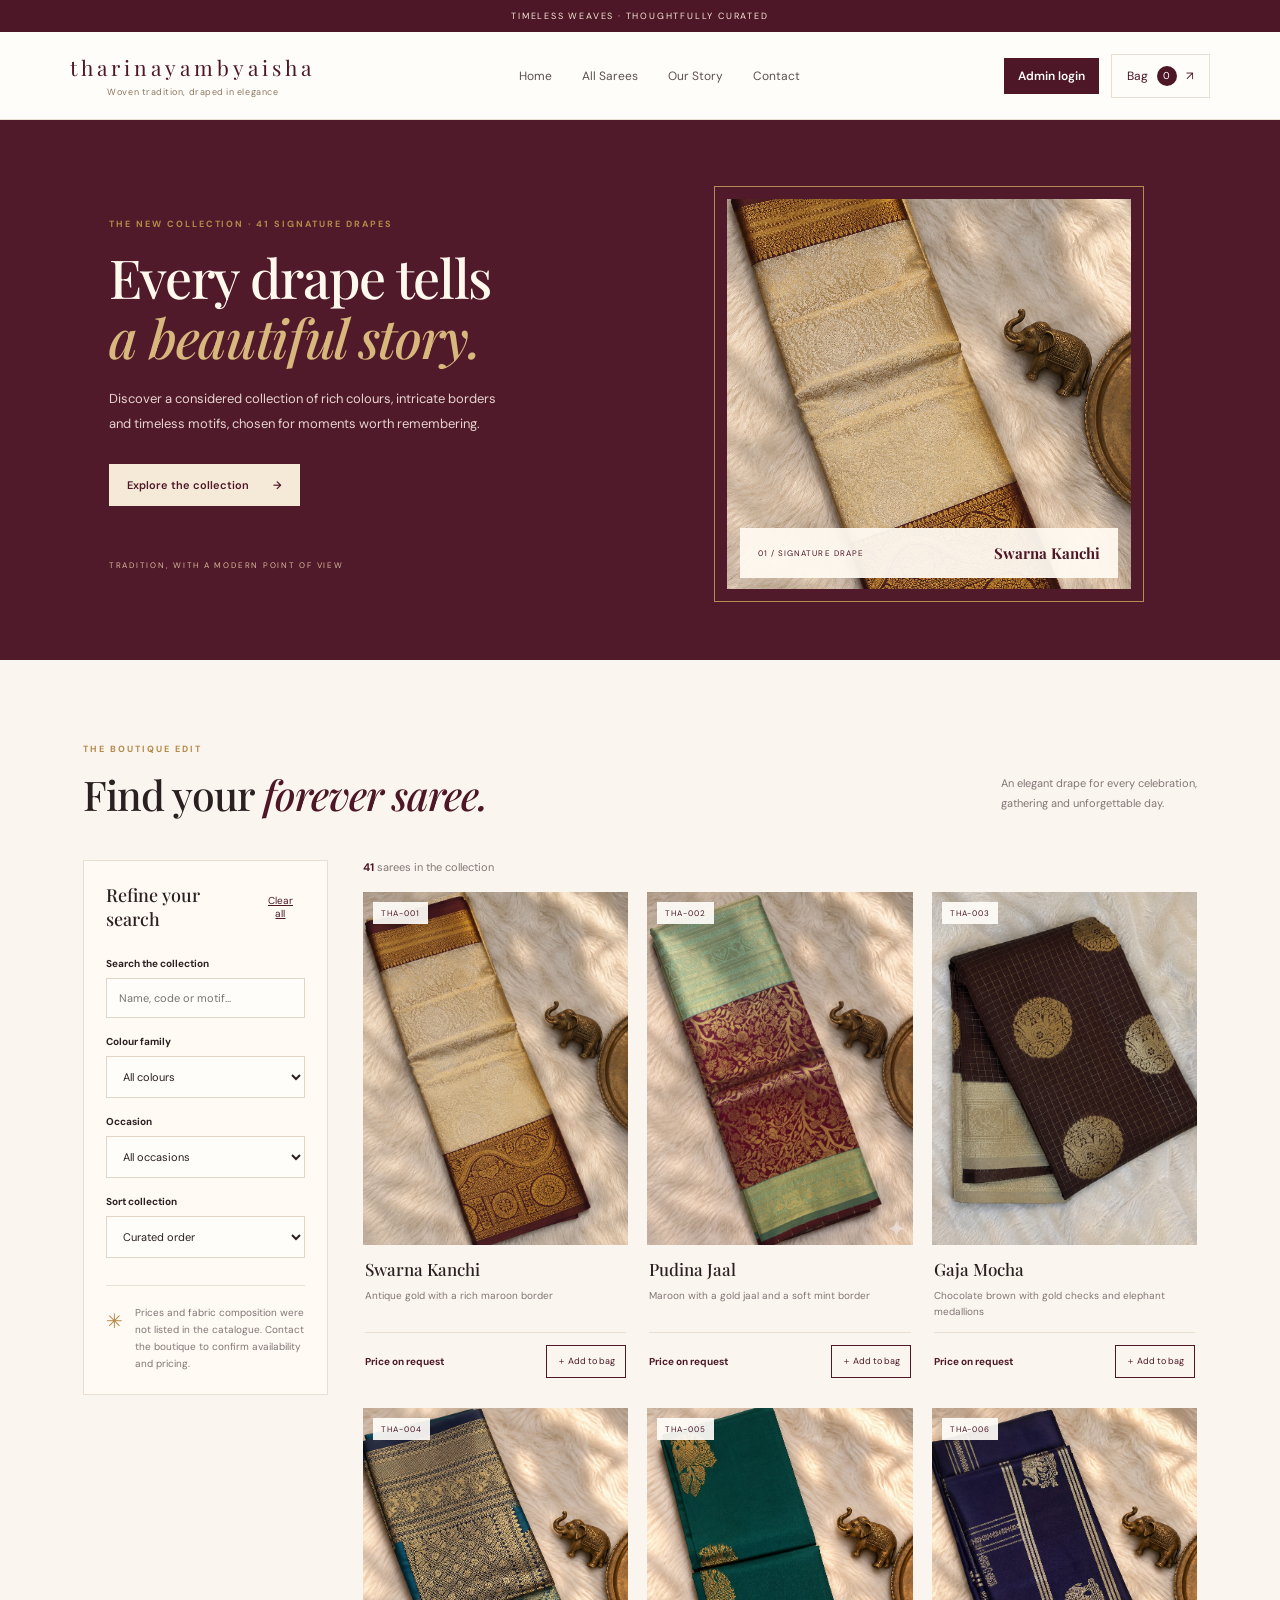
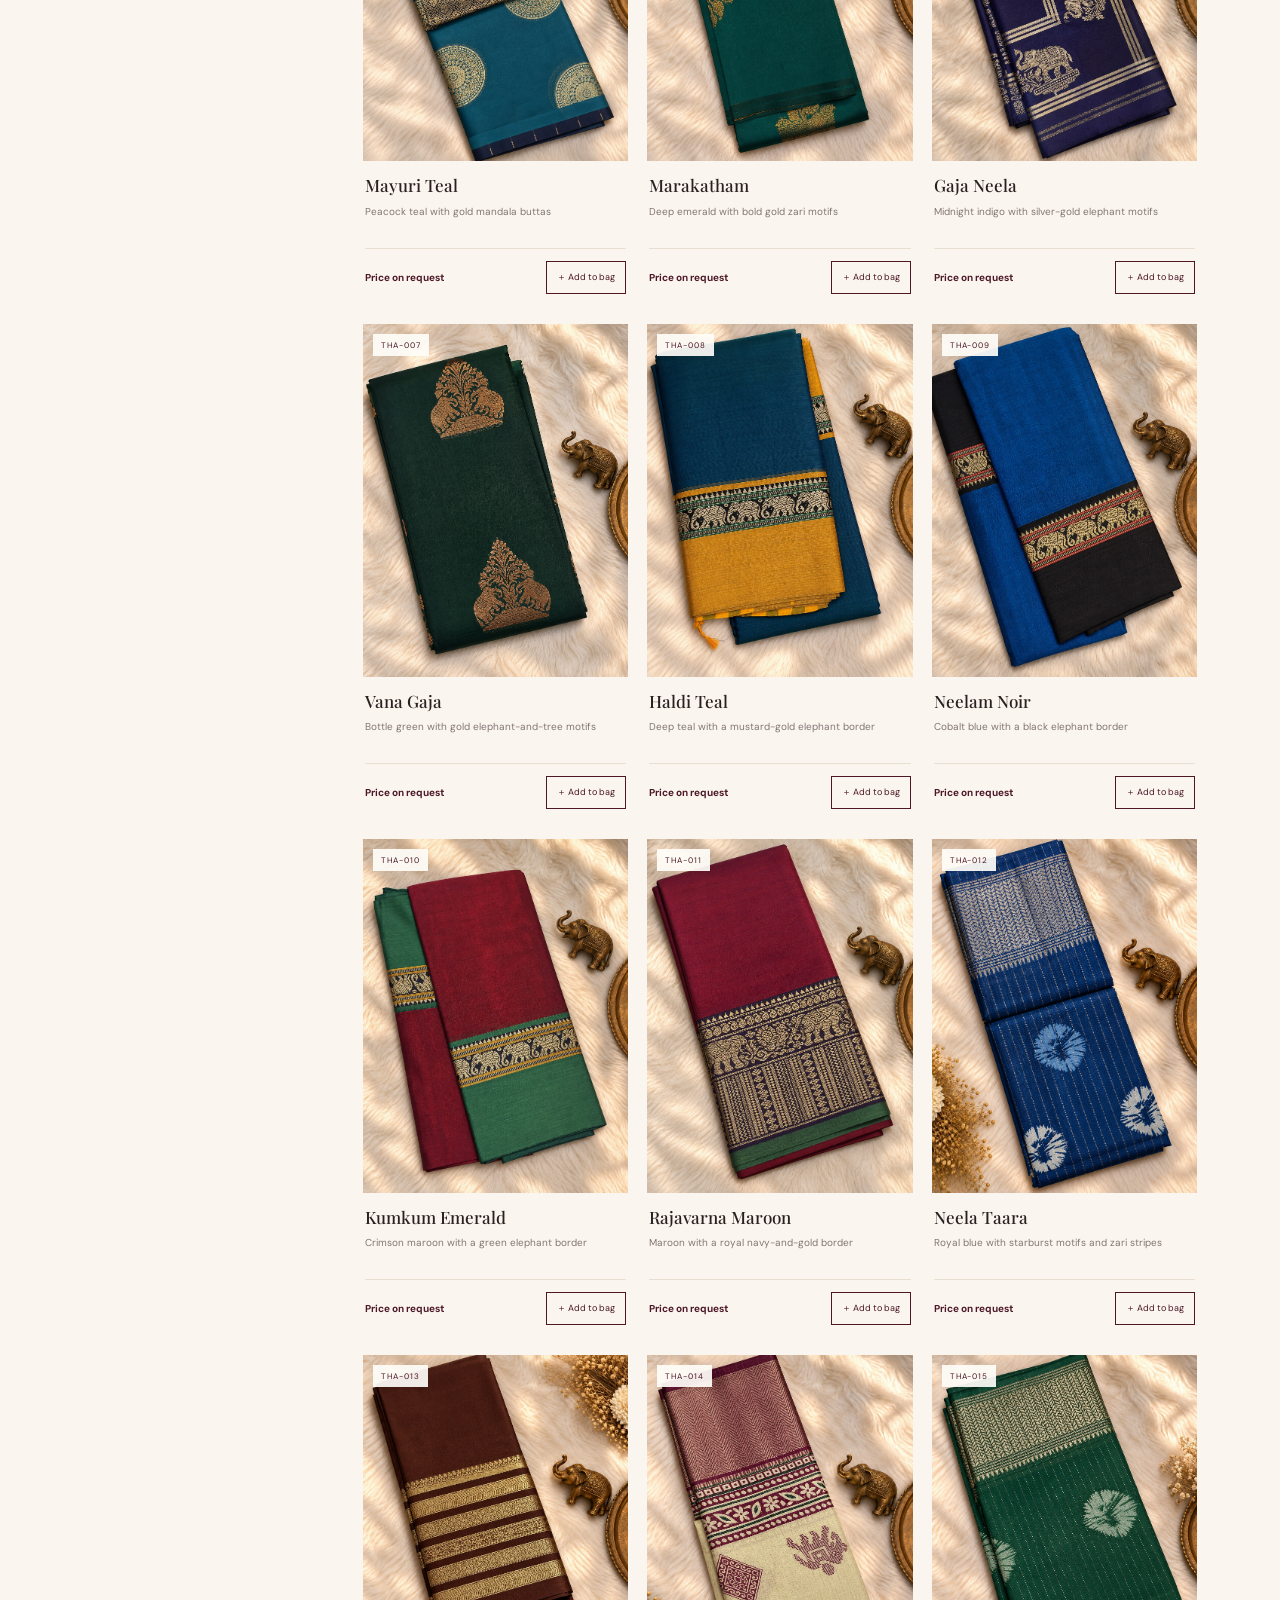
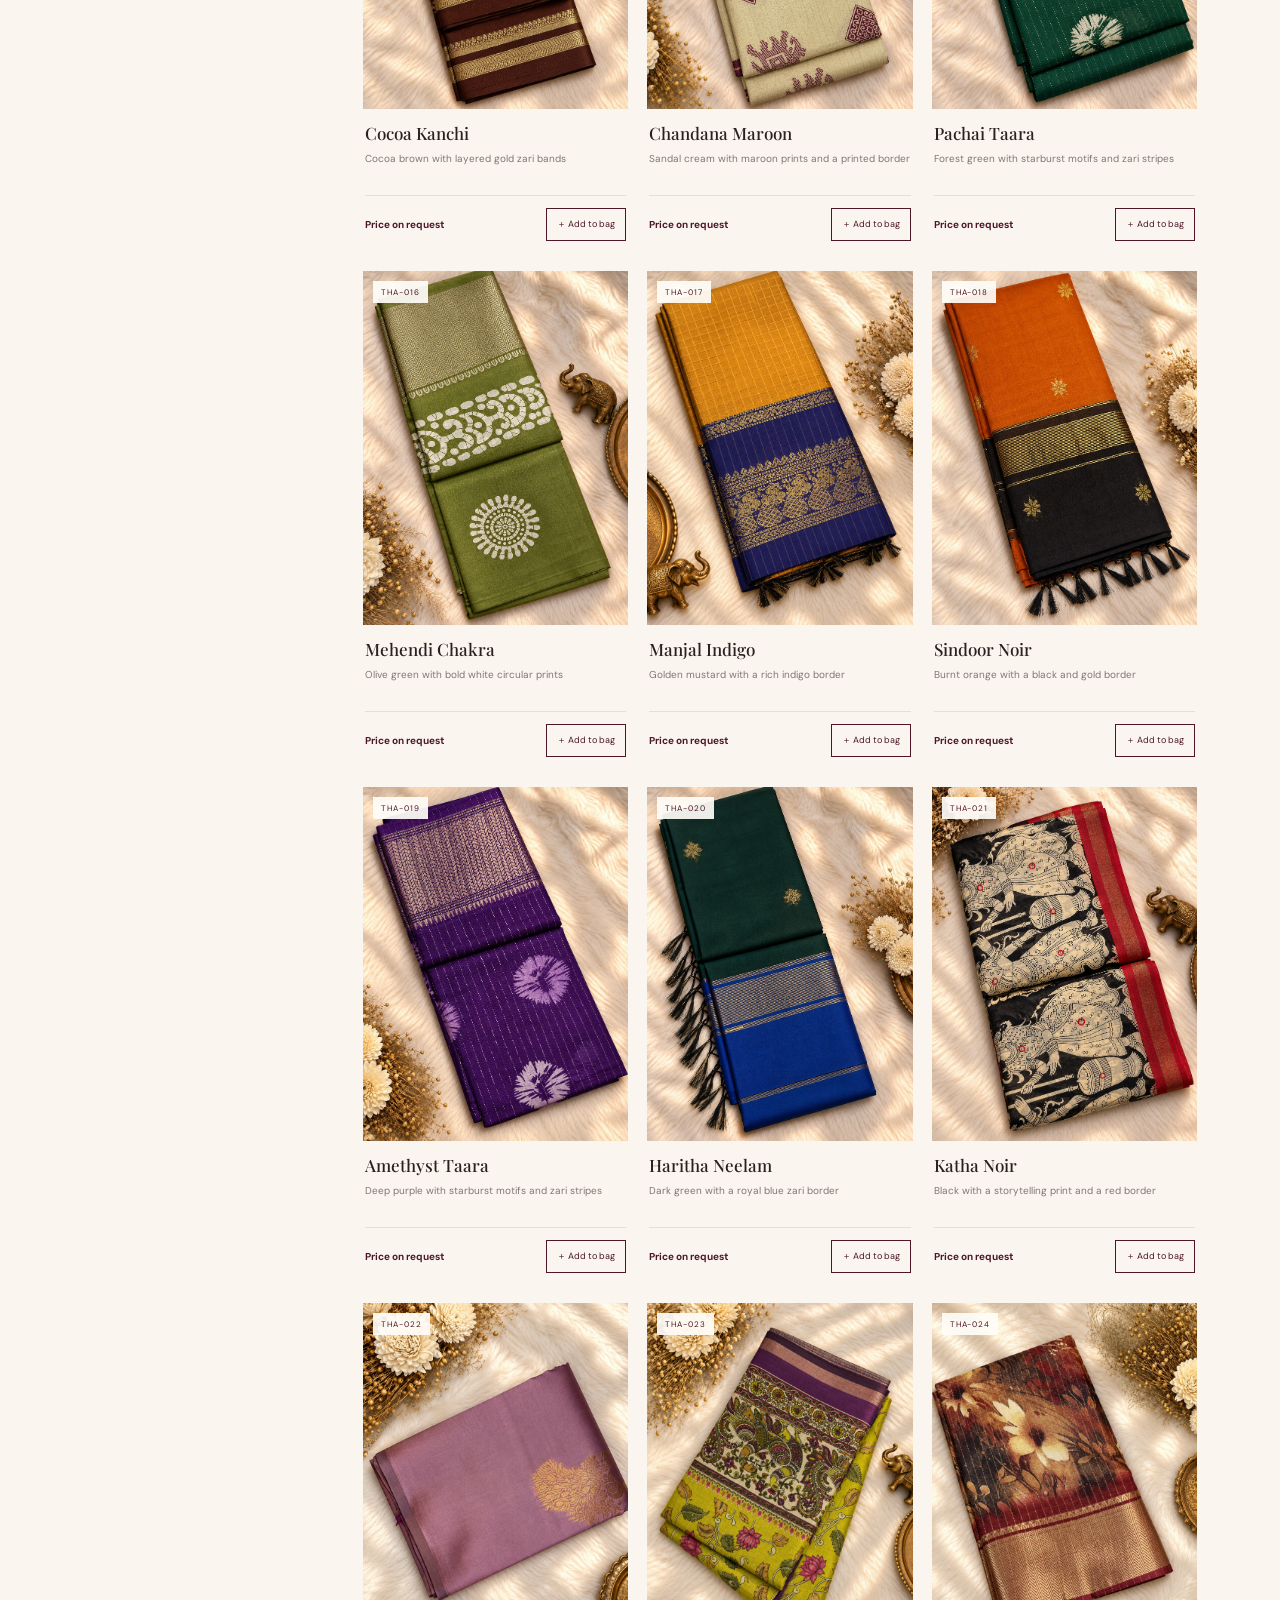
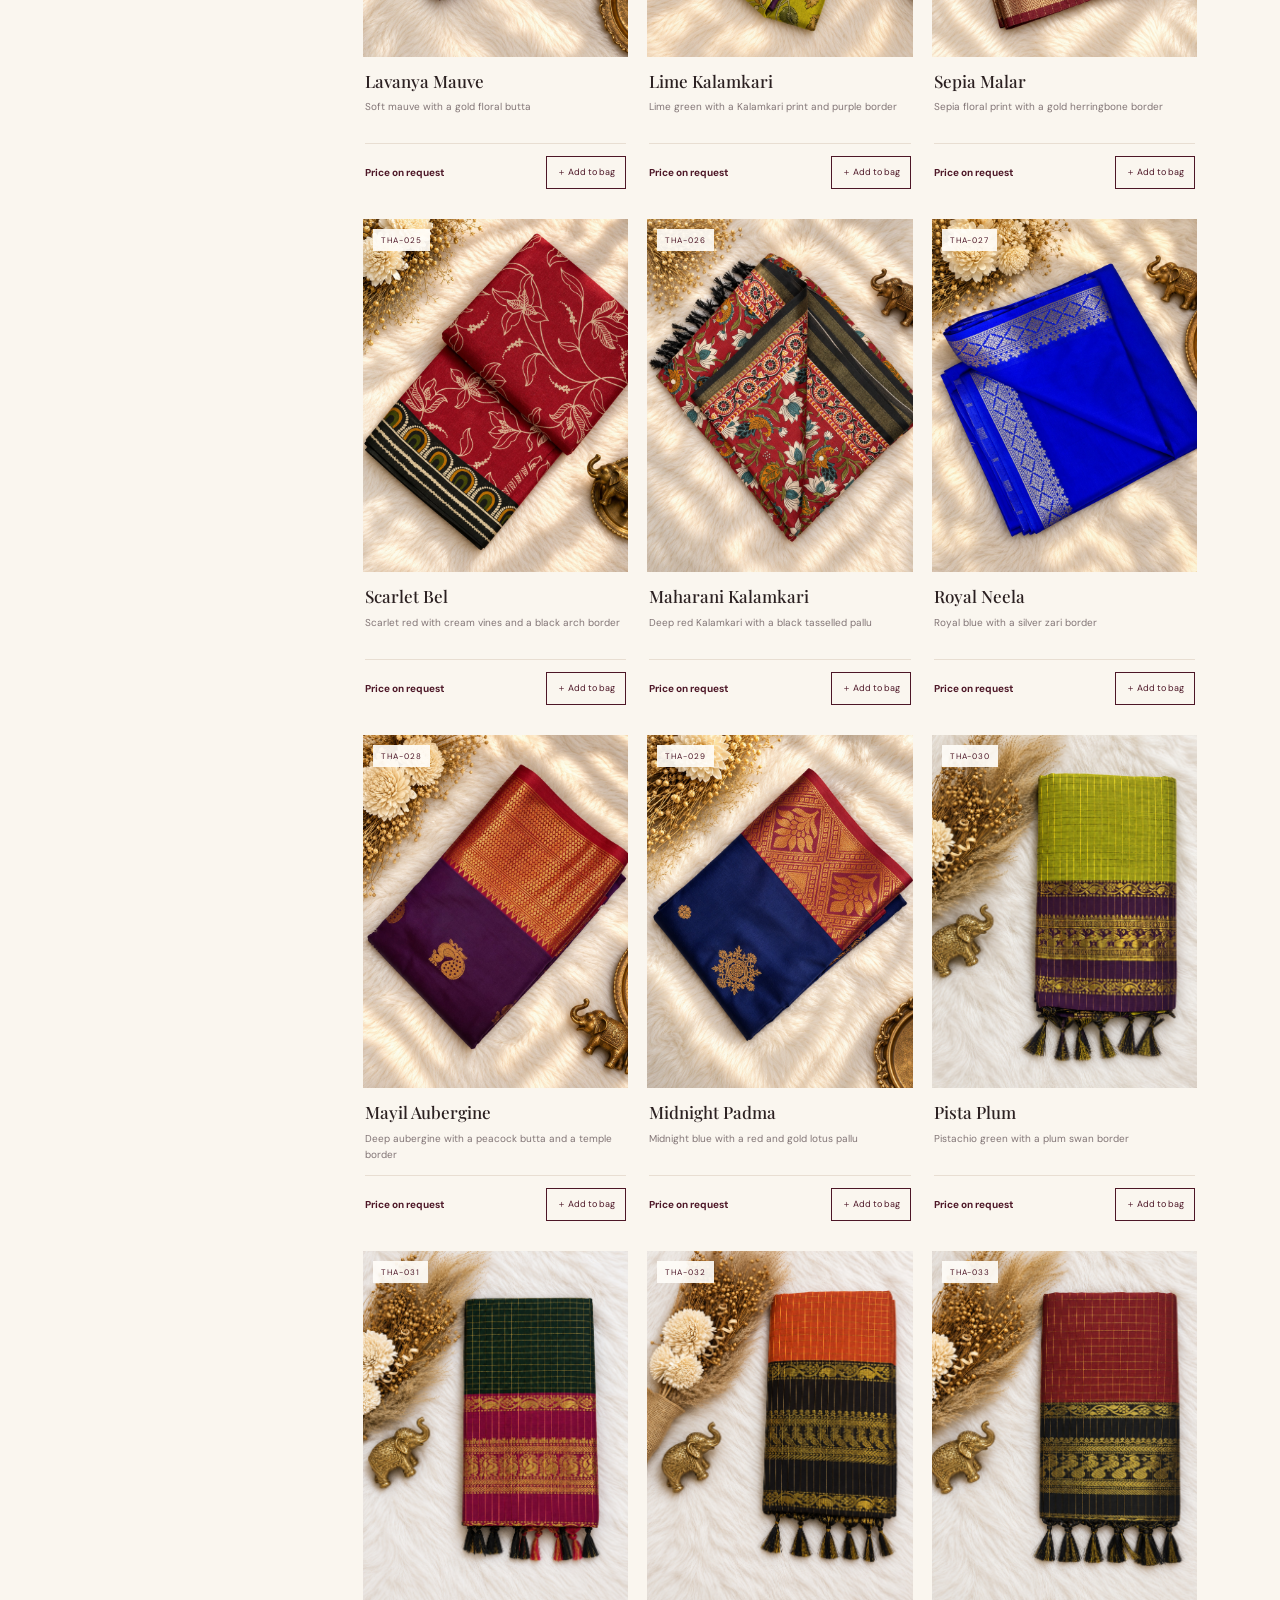
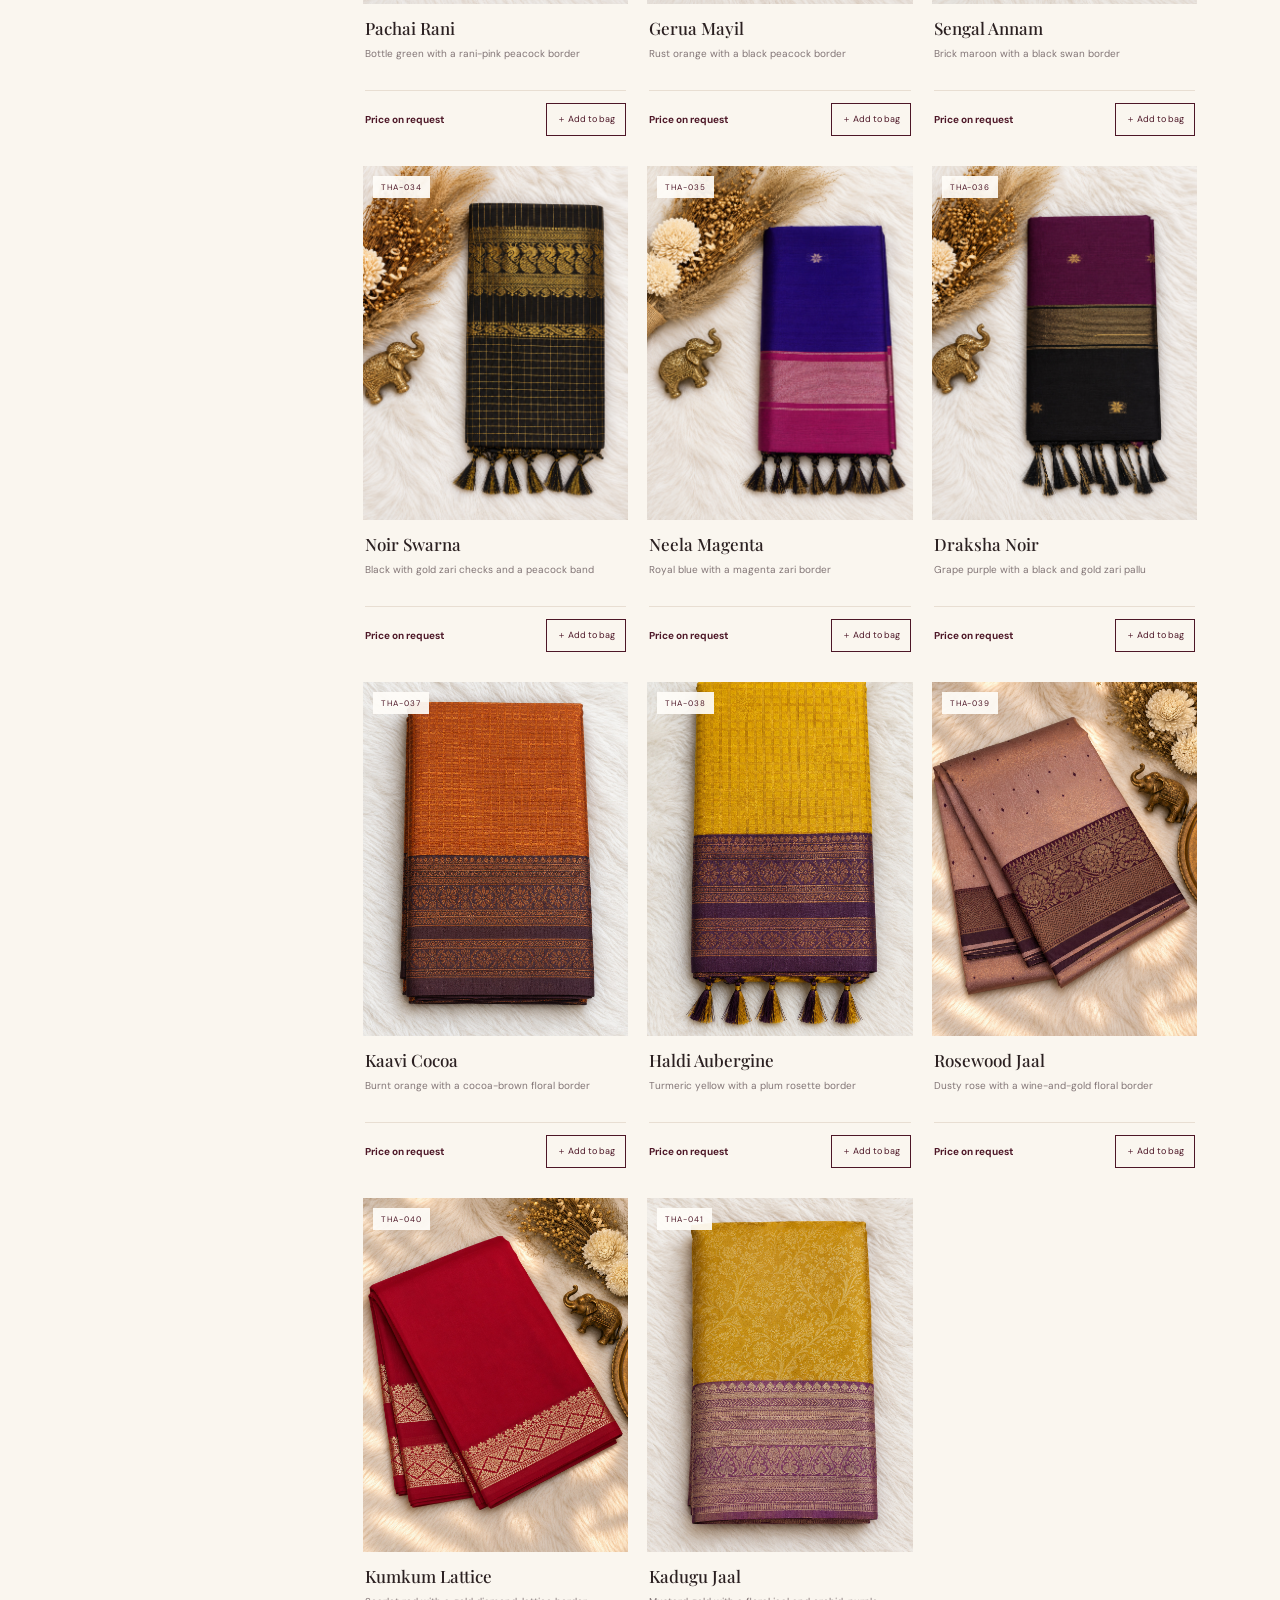
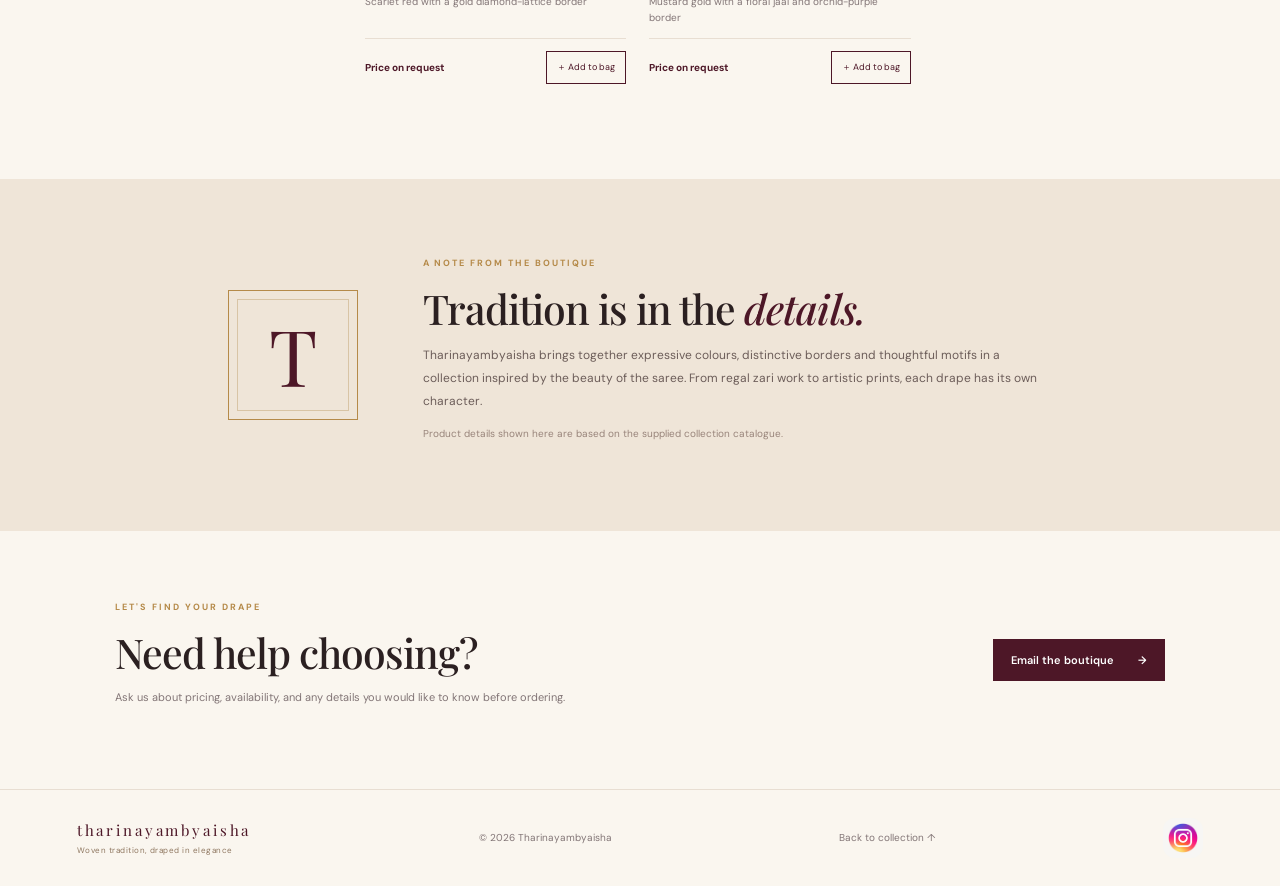
==== index.html @ d3a9f6ce "Add files via upload" ====
<!doctype html>
<html lang="en"><head><meta charset="utf-8"><meta name="viewport" content="width=device-width,initial-scale=1"><meta name="description" content="Explore the Tharinayambyaisha saree collection."><title>Tharinayambyaisha | Saree Boutique</title><link rel="preconnect" href="https://fonts.googleapis.com"><link href="https://fonts.googleapis.com/css2?family=DM+Sans:wght@400;500;600;700&family=Playfair+Display:wght@500;600;700&display=swap" rel="stylesheet"><link rel="stylesheet" href="styles.css"></head>
<body><div class="announcement">TIMELESS WEAVES · THOUGHTFULLY CURATED</div>
<header class="site-header"><button class="menu-toggle" id="menuToggle" aria-label="Toggle filters">☰</button><a class="brand" href="#home"><span class="brand-name">tharinayambyaisha</span><span class="brand-tag">Woven tradition, draped in elegance</span></a><nav class="top-nav"><a href="#home">Home</a><a href="#shop">All Sarees</a><a href="#about">Our Story</a><a href="#contact">Contact</a></nav><div style="display:flex;align-items:center;gap:12px"><a class="button button-dark" href="admin.html" style="padding:10px 14px;font-size:12px">Admin login</a><button class="cart-button" id="openCart" aria-label="Open shopping bag">Bag <span id="cartCount">0</span> <span aria-hidden="true">↗</span></button></div></header>
<main><section class="hero" id="home"><div class="hero-copy"><p class="eyebrow">THE NEW COLLECTION · 41 SIGNATURE DRAPES</p><h1>Every drape tells<br><em>a beautiful story.</em></h1><p class="hero-text">Discover a considered collection of rich colours, intricate borders and timeless motifs, chosen for moments worth remembering.</p><a class="button button-light" href="#shop">Explore the collection <span>→</span></a><div class="hero-note">TRADITION, WITH A MODERN POINT OF VIEW</div></div><div class="hero-art"><img src="assets/images/tha-001.jpeg" alt="Swarna Kanchi cream and gold saree with maroon zari border"><div class="hero-caption"><span>01 / SIGNATURE DRAPE</span><strong>Swarna Kanchi</strong></div></div></section>
<section class="shop-section" id="shop"><div class="section-heading"><div><p class="eyebrow">THE BOUTIQUE EDIT</p><h2>Find your <em>forever saree.</em></h2></div><p class="section-side">An elegant drape for every celebration,<br>gathering and unforgettable day.</p></div>
<div class="shop-layout"><aside class="filters" id="filters"><div class="filter-head"><h3>Refine your search</h3><button id="clearFilters" class="text-button">Clear all</button></div><label class="field-label" for="searchInput">Search the collection</label><input id="searchInput" class="control" placeholder="Name, code or motif…"><label class="field-label" for="colorFilter">Colour family</label><select id="colorFilter" class="control"><option value="">All colours</option></select><label class="field-label" for="occasionFilter">Occasion</label><select id="occasionFilter" class="control"><option value="">All occasions</option></select><label class="field-label" for="sortSelect">Sort collection</label><select id="sortSelect" class="control"><option value="featured">Curated order</option><option value="az">Name: A to Z</option><option value="za">Name: Z to A</option></select><div class="filter-note"><span class="tiny-flower">✳</span><p>Prices and fabric composition were not listed in the catalogue. Contact the boutique to confirm availability and pricing.</p></div></aside>
<div class="catalogue"><div class="catalogue-toolbar"><p><strong id="resultCount">41</strong> sarees in the collection</p><button id="mobileFilter" class="mobile-filter">Filters +</button></div><div id="productGrid" class="product-grid"></div><div id="emptyState" class="empty-state" hidden><span>✳</span><h3>No sarees found</h3><p>Try another keyword or clear your filters.</p><button class="button button-dark" id="emptyClear">Clear filters</button></div></div></div></section>
<section class="story-section" id="about"><div class="story-mark">T</div><div><p class="eyebrow">A NOTE FROM THE BOUTIQUE</p><h2>Tradition is in the <em>details.</em></h2><p>Tharinayambyaisha brings together expressive colours, distinctive borders and thoughtful motifs in a collection inspired by the beauty of the saree. From regal zari work to artistic prints, each drape has its own character.</p><p class="small-note">Product details shown here are based on the supplied collection catalogue.</p></div></section>
<section class="contact-section" id="contact"><div><p class="eyebrow">LET'S FIND YOUR DRAPE</p><h2>Need help choosing?</h2><p>Ask us about pricing, availability, and any details you would like to know before ordering.</p></div><a class="button button-dark" href="mailto:">Email the boutique <span>→</span></a></section></main>
<footer><a class="brand footer-brand" href="#home"><span class="brand-name">tharinayambyaisha</span><span class="brand-tag">Woven tradition, draped in elegance</span></a><span>© <span id="year"></span> Tharinayambyaisha</span><a href="#shop">Back to collection ↑</a><a href="https://www.instagram.com/tharinayambyaisha?xtok=MTRpMnN6Nmdrb3p2eQ==" target="_blank" rel="noreferrer" aria-label="Instagram" style="display:inline-flex;align-items:center;justify-content:center;width:40px;height:40px;border-radius:12px;overflow:hidden"><img src="assets/images/instagram.jpg" alt="Instagram" style="width:100%;height:100%;display:block"></a></footer>
<div class="overlay" id="overlay"></div><aside class="cart-drawer" id="cartDrawer" aria-label="Shopping bag" aria-hidden="true"><div class="drawer-head"><div><p class="eyebrow">YOUR SELECTION</p><h2>Shopping bag</h2></div><button class="close-button" id="closeCart" aria-label="Close bag">×</button></div><div id="cartItems" class="cart-items"></div><div class="cart-bottom"><div class="cart-total"><span>Price total</span><strong id="cartTotal">To be confirmed</strong></div><p class="cart-disclaimer">Prices are not included in the source catalogue. We'll ask you to confirm prices before an order is finalised.</p><button id="checkoutButton" class="button button-dark full-button">Continue to enquiry <span>→</span></button></div></aside>
<div class="modal-wrap" id="productModal" role="dialog" aria-modal="true" aria-label="Saree details"><div class="modal-card"><button class="close-button modal-close" data-close-modal aria-label="Close details">×</button><div id="productModalContent"></div></div></div>
<div class="modal-wrap" id="checkoutModal" role="dialog" aria-modal="true" aria-label="Order enquiry"><div class="modal-card checkout-card"><button class="close-button modal-close" data-close-checkout aria-label="Close enquiry">×</button><p class="eyebrow">ONE LAST DETAIL</p><h2>Send an order enquiry</h2><p class="checkout-intro">Share your contact and delivery details. This demo creates an enquiry summary only; it does not charge you or submit a real order.</p><form id="checkoutForm"><div class="form-grid"><label>Full name *<input name="name" required autocomplete="name"></label><label>Mobile number *<input name="phone" required inputmode="tel" pattern="[0-9 +()-]{8,16}" autocomplete="tel"></label><label>Email address<input name="email" type="email" autocomplete="email"></label><label>City *<input name="city" required autocomplete="address-level2"></label><label class="wide">Delivery address *<textarea name="address" required rows="3" autocomplete="street-address"></textarea></label><label>State<input name="state" autocomplete="address-level1"></label><label>PIN code<input name="pin" inputmode="numeric" pattern="[0-9]{6}" autocomplete="postal-code"></label></div><div id="checkoutSummary" class="checkout-summary"></div><button class="button button-dark full-button" type="submit">Create enquiry summary <span>→</span></button></form><div id="confirmation" class="confirmation" hidden></div></div></div>
<script src="products.js?v=2026-10-22"></script><script src="script.js?v=2026-10-22"></script></body></html>
---- styles.css ----
*{box-sizing:border-box} :root{--wine:#4d1727;--wine2:#6e2639;--gold:#b58a49;--ink:#2b2021;--muted:#827576;--ivory:#faf6ef;--line:#e8ded2;--white:#fffdf9}html{scroll-behavior:smooth;scroll-padding-top:95px}body{margin:0;background:var(--ivory);color:var(--ink);font-family:"DM Sans",sans-serif;font-size:14px}a{color:inherit;text-decoration:none}button,input,select,textarea{font:inherit}button{cursor:pointer}.announcement{background:var(--wine);color:#f5e8d5;text-align:center;letter-spacing:.2em;font-size:9px;padding:10px}.site-header{height:88px;padding:0 5.5%;display:flex;align-items:center;justify-content:space-between;background:var(--white);border-bottom:1px solid var(--line);position:sticky;top:0;z-index:10}.brand{display:flex;flex-direction:column;align-items:center;gap:5px;min-width:220px}.brand-name{font-family:"Playfair Display",serif;letter-spacing:.19em;font-size:21px;color:var(--wine)}.brand-tag{font-size:9px;color:#8e765f;letter-spacing:.06em}.top-nav{display:flex;gap:30px;font-size:12px;color:#5c5050}.top-nav a:hover,footer a:hover{color:var(--gold)}.cart-button{border:1px solid var(--line);background:transparent;padding:11px 15px;color:var(--wine);font-size:12px}.cart-button span:first-child{display:inline-grid;place-items:center;margin:0 6px;background:var(--wine);color:white;border-radius:50%;width:20px;height:20px;font-size:10px}.menu-toggle{display:none;border:0;background:transparent;font-size:22px;color:var(--wine)}.hero{display:grid;grid-template-columns:1.03fr .97fr;min-height:540px;background:#511a2b;color:#fff8ed;padding:48px 8.5% 40px;gap:6%;align-items:center;overflow:hidden}.hero-copy{padding:25px 0}.eyebrow{font-size:9px;letter-spacing:.22em;font-weight:700;color:var(--gold);margin:0 0 17px}.hero h1,.section-heading h2,.story-section h2,.contact-section h2{font-family:"Playfair Display",serif;font-size:clamp(38px,4.2vw,59px);line-height:1.12;font-weight:500;letter-spacing:-.025em;margin:0 0 20px}.hero h1 em,.section-heading h2 em,.story-section h2 em{color:#d8b77d;font-weight:500}.hero-text{max-width:410px;line-height:1.9;color:#e5d4d0;font-size:13px;margin:0 0 28px}.button{display:inline-flex;justify-content:center;align-items:center;gap:24px;padding:14px 18px;border:0;font-weight:600;font-size:11px;transition:transform .2s,background .2s}.button:hover{transform:translateY(-2px)}.button-light{background:#f5e9d8;color:var(--wine)}.button-dark{background:var(--wine);color:white}.hero-note{margin-top:54px;font-size:8px;letter-spacing:.22em;color:#d5b99b}.hero-art{position:relative;max-width:430px;justify-self:center;width:100%;padding:12px;border:1px solid #b68c55}.hero-art img{display:block;width:100%;height:390px;object-fit:cover;object-position:center 38%}.hero-caption{position:absolute;bottom:23px;left:25px;right:25px;padding:15px 18px;background:rgba(255,250,242,.94);color:var(--wine);display:flex;justify-content:space-between;align-items:center;gap:12px}.hero-caption span{font-size:8px;letter-spacing:.13em}.hero-caption strong{font-family:"Playfair Display",serif;font-size:15px}.shop-section{padding:83px 6.5% 95px}.section-heading{display:flex;justify-content:space-between;align-items:end;margin-bottom:42px}.section-heading h2,.story-section h2,.contact-section h2{font-size:clamp(31px,3.2vw,43px);margin:0}.section-heading h2 em,.story-section h2 em{color:var(--wine)}.section-side{font-size:11px;line-height:1.8;color:var(--muted);margin:0 0 4px}.shop-layout{display:grid;grid-template-columns:245px minmax(0,1fr);gap:35px;align-items:start}.filters{border:1px solid var(--line);background:#fffaf4;padding:22px;position:sticky;top:108px}.filter-head{display:flex;justify-content:space-between;align-items:center;margin-bottom:26px}.filter-head h3{font-family:"Playfair Display",serif;font-weight:500;font-size:18px;margin:0}.text-button{border:0;background:none;text-decoration:underline;color:var(--wine);font-size:10px}.field-label{display:block;font-size:10px;font-weight:700;margin:17px 0 8px}.control{width:100%;border:1px solid #e1d5c8;background:#fffdf9;padding:12px;color:var(--ink);outline-color:var(--gold);font-size:11px;border-radius:0}.filter-note{display:flex;gap:12px;border-top:1px solid var(--line);margin-top:27px;padding-top:18px;color:var(--muted);font-size:10px;line-height:1.7}.filter-note p{margin:0}.tiny-flower{color:var(--gold);font-size:20px}.catalogue-toolbar{display:flex;justify-content:space-between;align-items:center;margin-bottom:18px;font-size:11px;color:var(--muted)}.catalogue-toolbar p{margin:0}.catalogue-toolbar strong{color:var(--wine)}.product-grid{display:grid;grid-template-columns:repeat(3,minmax(0,1fr));gap:30px 19px}.product-card{min-width:0;position:relative}.product-image-wrap{position:relative;background:#f0e7db;overflow:hidden;aspect-ratio:3/4}.product-image{display:block;width:100%;height:100%;object-fit:cover;transition:transform .5s}.product-card:hover .product-image{transform:scale(1.035)}.product-id{position:absolute;top:10px;left:10px;background:rgba(255,253,249,.92);padding:6px 8px;font-size:8px;letter-spacing:.12em;color:var(--wine)}.quick-view{position:absolute;bottom:10px;left:10px;right:10px;width:calc(100% - 20px);border:0;background:rgba(255,253,249,.94);color:var(--wine);padding:11px;font-size:10px;opacity:0;transform:translateY(5px);transition:.2s}.product-card:hover .quick-view,.quick-view:focus{opacity:1;transform:none}.product-info{padding:14px 2px 0}.product-title-row{display:flex;align-items:start;justify-content:space-between;gap:8px}.product-title{font-family:"Playfair Display",serif;font-size:17px;font-weight:500;line-height:1.25;margin:0 0 7px}.product-tagline{color:var(--muted);font-size:10px;line-height:1.6;margin:0;min-height:32px}.product-bottom{display:flex;align-items:center;justify-content:space-between;gap:8px;border-top:1px solid var(--line);padding-top:12px;margin-top:12px}.price{font-size:10px;font-weight:700;color:var(--wine)}.add-button{border:1px solid var(--wine);background:transparent;color:var(--wine);padding:9px 10px;font-size:9px;white-space:nowrap}.add-button:hover{background:var(--wine);color:white}.empty-state{text-align:center;padding:80px 20px}.empty-state>span{font-size:30px;color:var(--gold)}.empty-state h3{font-family:"Playfair Display",serif;font-size:25px;font-weight:500}.empty-state p{color:var(--muted)}.mobile-filter{display:none}.story-section{display:grid;grid-template-columns:150px minmax(0,630px);gap:45px;justify-content:center;align-items:center;background:#efe5d8;padding:78px 8%}.story-mark{height:130px;width:130px;border:1px solid var(--gold);display:grid;place-items:center;font-family:"Playfair Display",serif;font-size:78px;color:var(--wine);position:relative}.story-mark:after{content:"";position:absolute;inset:8px;border:1px solid #d8c4a5}.story-section p:not(.eyebrow){font-size:12px;line-height:1.9;color:#6c5d59;max-width:620px}.story-section .small-note{font-size:10px!important;color:#98847a!important}.contact-section{display:flex;align-items:center;justify-content:space-between;gap:25px;padding:70px 9%}.contact-section h2{margin-bottom:12px}.contact-section p:not(.eyebrow){font-size:11px;color:var(--muted);line-height:1.8;max-width:460px}footer{border-top:1px solid var(--line);padding:28px 6%;display:flex;justify-content:space-between;align-items:center;gap:20px;font-size:10px;color:var(--muted)}.footer-brand{align-items:flex-start;min-width:0}.footer-brand .brand-name{font-size:15px}.footer-brand .brand-tag{font-size:8px}.overlay{position:fixed;inset:0;background:rgba(28,13,17,.45);z-index:20;opacity:0;visibility:hidden;transition:.25s}.overlay.visible{opacity:1;visibility:visible}.cart-drawer{position:fixed;z-index:21;right:0;top:0;bottom:0;width:min(440px,100%);background:var(--white);transform:translateX(105%);transition:transform .3s;display:flex;flex-direction:column;padding:27px}.cart-drawer.open{transform:none}.drawer-head{display:flex;justify-content:space-between;align-items:start;border-bottom:1px solid var(--line);padding-bottom:18px}.drawer-head .eyebrow{margin-bottom:8px}.drawer-head h2,.checkout-card h2{font-family:"Playfair Display",serif;font-size:28px;font-weight:500;margin:0}.close-button{border:0;background:transparent;font-size:30px;line-height:1;color:var(--wine)}.cart-items{overflow:auto;flex:1;padding:12px 0}.cart-row{display:grid;grid-template-columns:72px minmax(0,1fr) auto;gap:13px;padding:13px 0;border-bottom:1px solid var(--line)}.cart-row img{width:72px;height:90px;object-fit:cover}.cart-row h4{font-family:"Playfair Display",serif;font-size:15px;font-weight:500;margin:3px 0 7px}.cart-row p{font-size:10px;color:var(--muted);margin:0 0 10px}.qty-control{display:inline-flex;align-items:center;border:1px solid var(--line)}.qty-control button{width:27px;height:27px;border:0;background:transparent}.qty-control span{font-size:10px;min-width:20px;text-align:center}.remove-button{border:0;background:none;color:#997f76;font-size:10px;text-decoration:underline;margin-top:8px}.cart-bottom{border-top:1px solid var(--line);padding-top:18px}.cart-total{display:flex;justify-content:space-between;align-items:center;font-size:12px}.cart-total strong{font-family:"Playfair Display",serif;font-size:17px;color:var(--wine)}.cart-disclaimer{font-size:10px;line-height:1.7;color:var(--muted)}.full-button{width:100%;margin-top:12px}.empty-cart{text-align:center;padding:65px 10px;color:var(--muted);line-height:1.8}.empty-cart strong{display:block;font-family:"Playfair Display",serif;font-size:21px;color:var(--wine);font-weight:500}.modal-wrap{position:fixed;inset:0;z-index:30;background:rgba(28,13,17,.56);display:none;align-items:center;justify-content:center;padding:20px;overflow:auto}.modal-wrap.visible{display:flex}.modal-card{background:var(--white);width:min(800px,100%);max-height:90vh;overflow:auto;position:relative;padding:30px}.modal-close{position:absolute;right:15px;top:12px;z-index:1}.detail-layout{display:grid;grid-template-columns:1fr 1fr;gap:30px;align-items:center}.detail-image{width:100%;max-height:560px;object-fit:contain;background:#f1e8dc}.detail-content{padding:15px 8px}.detail-content .eyebrow{margin-bottom:10px}.detail-content h2{font-family:"Playfair Display",serif;font-size:34px;font-weight:500;margin:0 0 8px}.detail-tagline{color:var(--muted);font-size:12px;line-height:1.7}.detail-desc{font-size:12px;line-height:1.9;margin:18px 0}.detail-specs{border-top:1px solid var(--line);margin-top:15px}.spec-row{display:grid;grid-template-columns:105px 1fr;gap:12px;padding:10px 0;border-bottom:1px solid var(--line);font-size:10px;line-height:1.6}.spec-row span:first-child{color:var(--gold);font-weight:700;text-transform:uppercase;font-size:9px}.detail-actions{display:flex;gap:10px;margin-top:20px}.detail-actions button{flex:1}.checkout-card{width:min(650px,100%);padding:34px}.checkout-card .eyebrow{margin-bottom:10px}.checkout-intro{font-size:11px;color:var(--muted);line-height:1.7;margin:12px 0 24px}.form-grid{display:grid;grid-template-columns:1fr 1fr;gap:15px}.form-grid label{font-size:10px;font-weight:700}.form-grid input,.form-grid textarea{display:block;width:100%;margin-top:7px;border:1px solid var(--line);background:#fffdf9;padding:11px;outline-color:var(--gold);font-size:12px}.form-grid .wide{grid-column:1/-1}.checkout-summary{margin-top:20px;padding:15px;background:#f3eadf;font-size:11px;line-height:1.8}.confirmation{margin-top:18px;padding:20px;background:#f0e8dc;line-height:1.8;font-size:12px}.confirmation h3{font-family:"Playfair Display",serif;font-size:22px;font-weight:500;margin-top:0}@media(max-width:1100px){.site-header{padding:0 3%}.brand{min-width:190px}.brand-name{font-size:18px}.top-nav{gap:17px}.hero{padding-left:6%;padding-right:6%}.shop-section{padding-left:4%;padding-right:4%}.shop-layout{grid-template-columns:220px minmax(0,1fr);gap:24px}.product-grid{grid-template-columns:repeat(3,minmax(0,1fr));gap:25px 14px}}@media(max-width:850px){.site-header{height:76px}.menu-toggle{display:block}.top-nav{display:none}.brand{min-width:0}.brand-name{font-size:17px}.brand-tag{font-size:8px}.hero{min-height:auto;padding:45px 6%;gap:4%}.hero-art img{height:330px}.hero h1{font-size:42px}.shop-layout{grid-template-columns:1fr}.filters{display:none;position:static;top:auto}.filters.mobile-open{display:block}.mobile-filter{display:block;border:1px solid var(--line);background:transparent;padding:8px 12px;color:var(--wine);font-size:10px}.product-grid{grid-template-columns:repeat(3,minmax(0,1fr))}.quick-view{opacity:1;transform:none}.section-heading{gap:25px}.story-section{grid-template-columns:100px 1fr;gap:28px}.story-mark{width:100px;height:100px;font-size:60px}}@media(max-width:600px){.announcement{font-size:8px;letter-spacing:.12em}.site-header{padding:0 14px;height:70px}.brand-name{font-size:14px;letter-spacing:.13em}.brand-tag{font-size:7px}.cart-button{padding:8px;font-size:10px}.hero{grid-template-columns:1fr;padding:32px 7% 35px}.hero-copy{padding:5px 0}.hero h1{font-size:43px}.hero-text{font-size:12px}.hero-note{margin-top:28px}.hero-art{max-width:360px;width:100%}.hero-art img{height:330px}.hero-caption{left:18px;right:18px;bottom:20px}.shop-section{padding:56px 5% 65px}.section-heading{display:block;margin-bottom:25px}.section-heading h2{font-size:34px}.section-side{margin-top:13px}.product-grid{grid-template-columns:repeat(2,minmax(0,1fr));gap:24px 12px}.product-title{font-size:15px}.product-tagline{font-size:9px;min-height:42px}.product-bottom{display:block}.price{display:block;margin-bottom:9px}.add-button{width:100%}.product-info{padding-top:11px}.product-image-wrap{aspect-ratio:2/3}.quick-view{font-size:9px;padding:8px}.story-section{grid-template-columns:1fr;padding:50px 7%;gap:22px}.story-mark{width:74px;height:74px;font-size:45px}.contact-section{padding:48px 7%;display:block}.contact-section .button{margin-top:10px}footer{padding:24px 5%;flex-wrap:wrap}footer>span{order:3;width:100%}.modal-wrap{padding:10px}.modal-card{padding:25px 17px}.detail-layout{grid-template-columns:1fr;gap:12px}.detail-image{max-height:340px}.detail-content{padding:5px 0}.detail-content h2{font-size:29px}.detail-desc{margin:12px 0}.form-grid{grid-template-columns:1fr}.form-grid .wide{grid-column:auto}.checkout-card{padding:30px 18px}.drawer-head h2{font-size:25px}}@media(max-width:360px){.brand-name{font-size:12px}.cart-button{padding:6px}.product-grid{gap:20px 9px}.product-title{font-size:14px}}
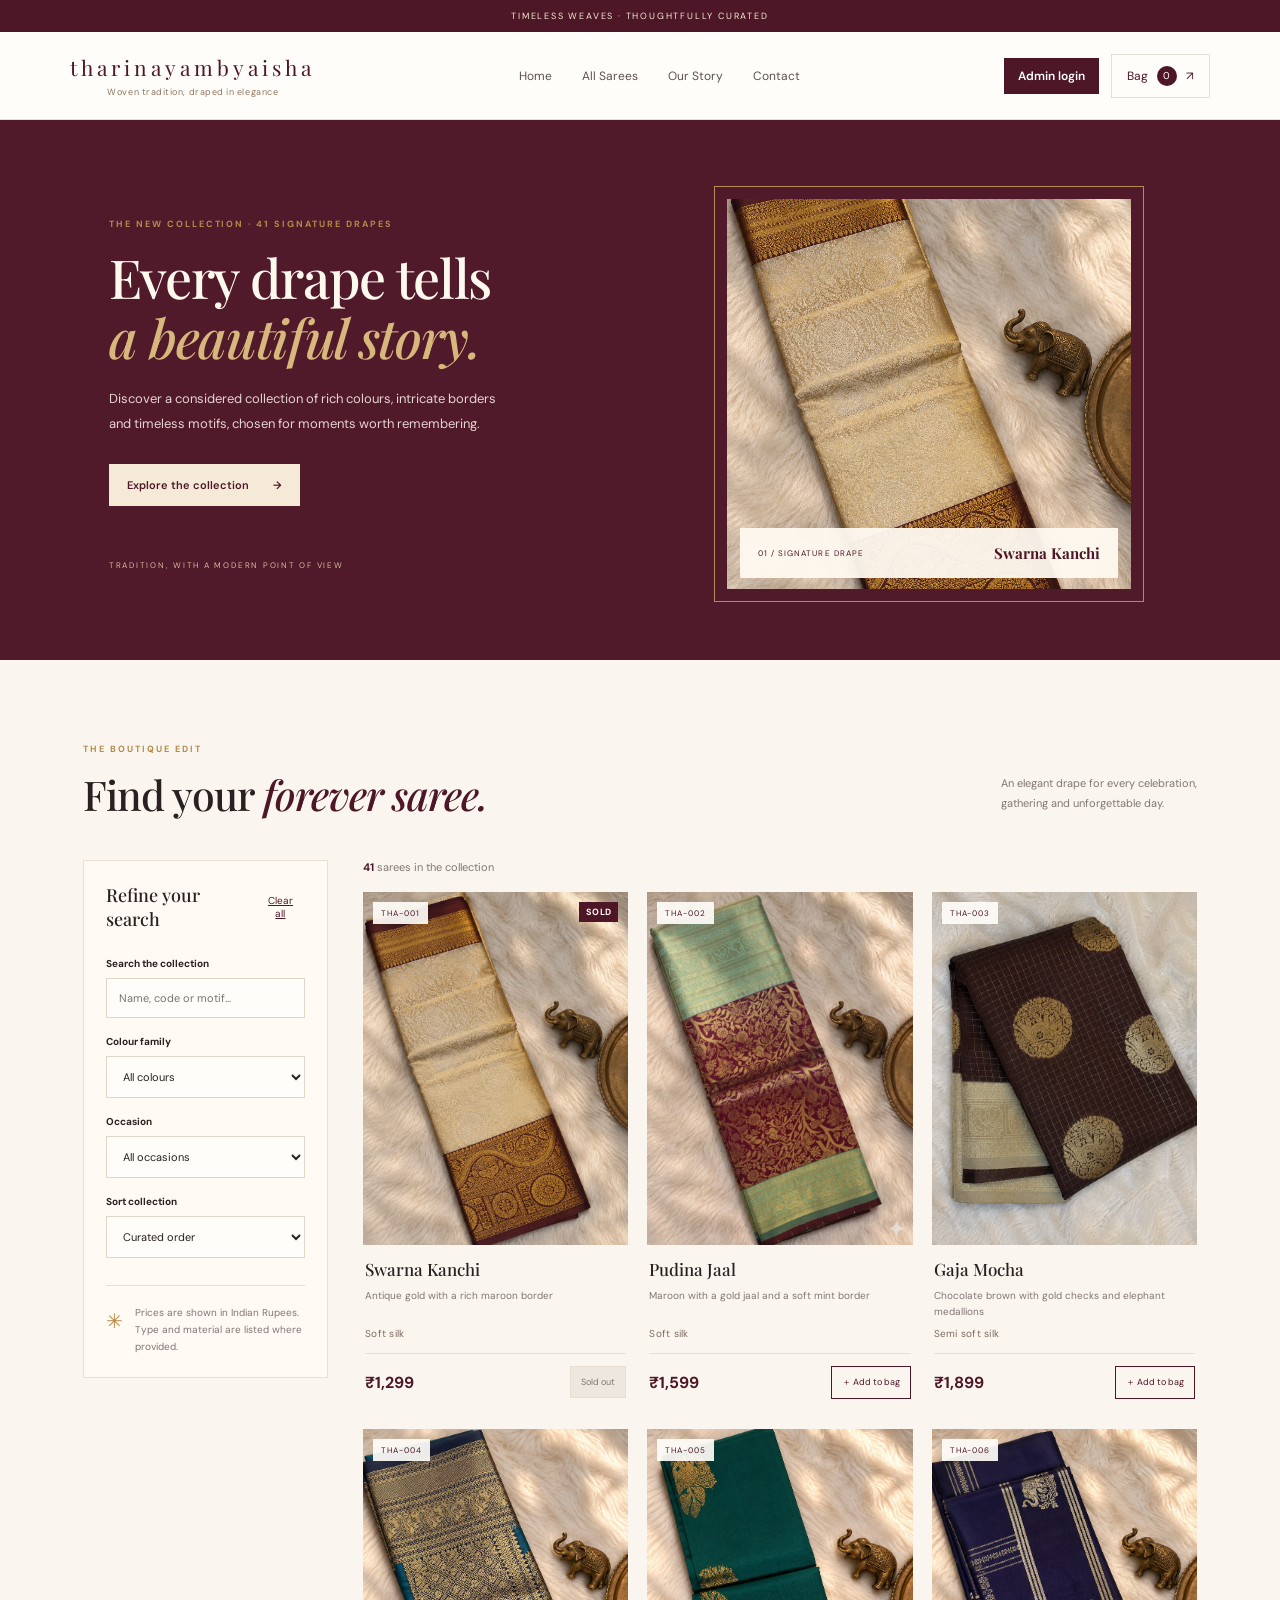
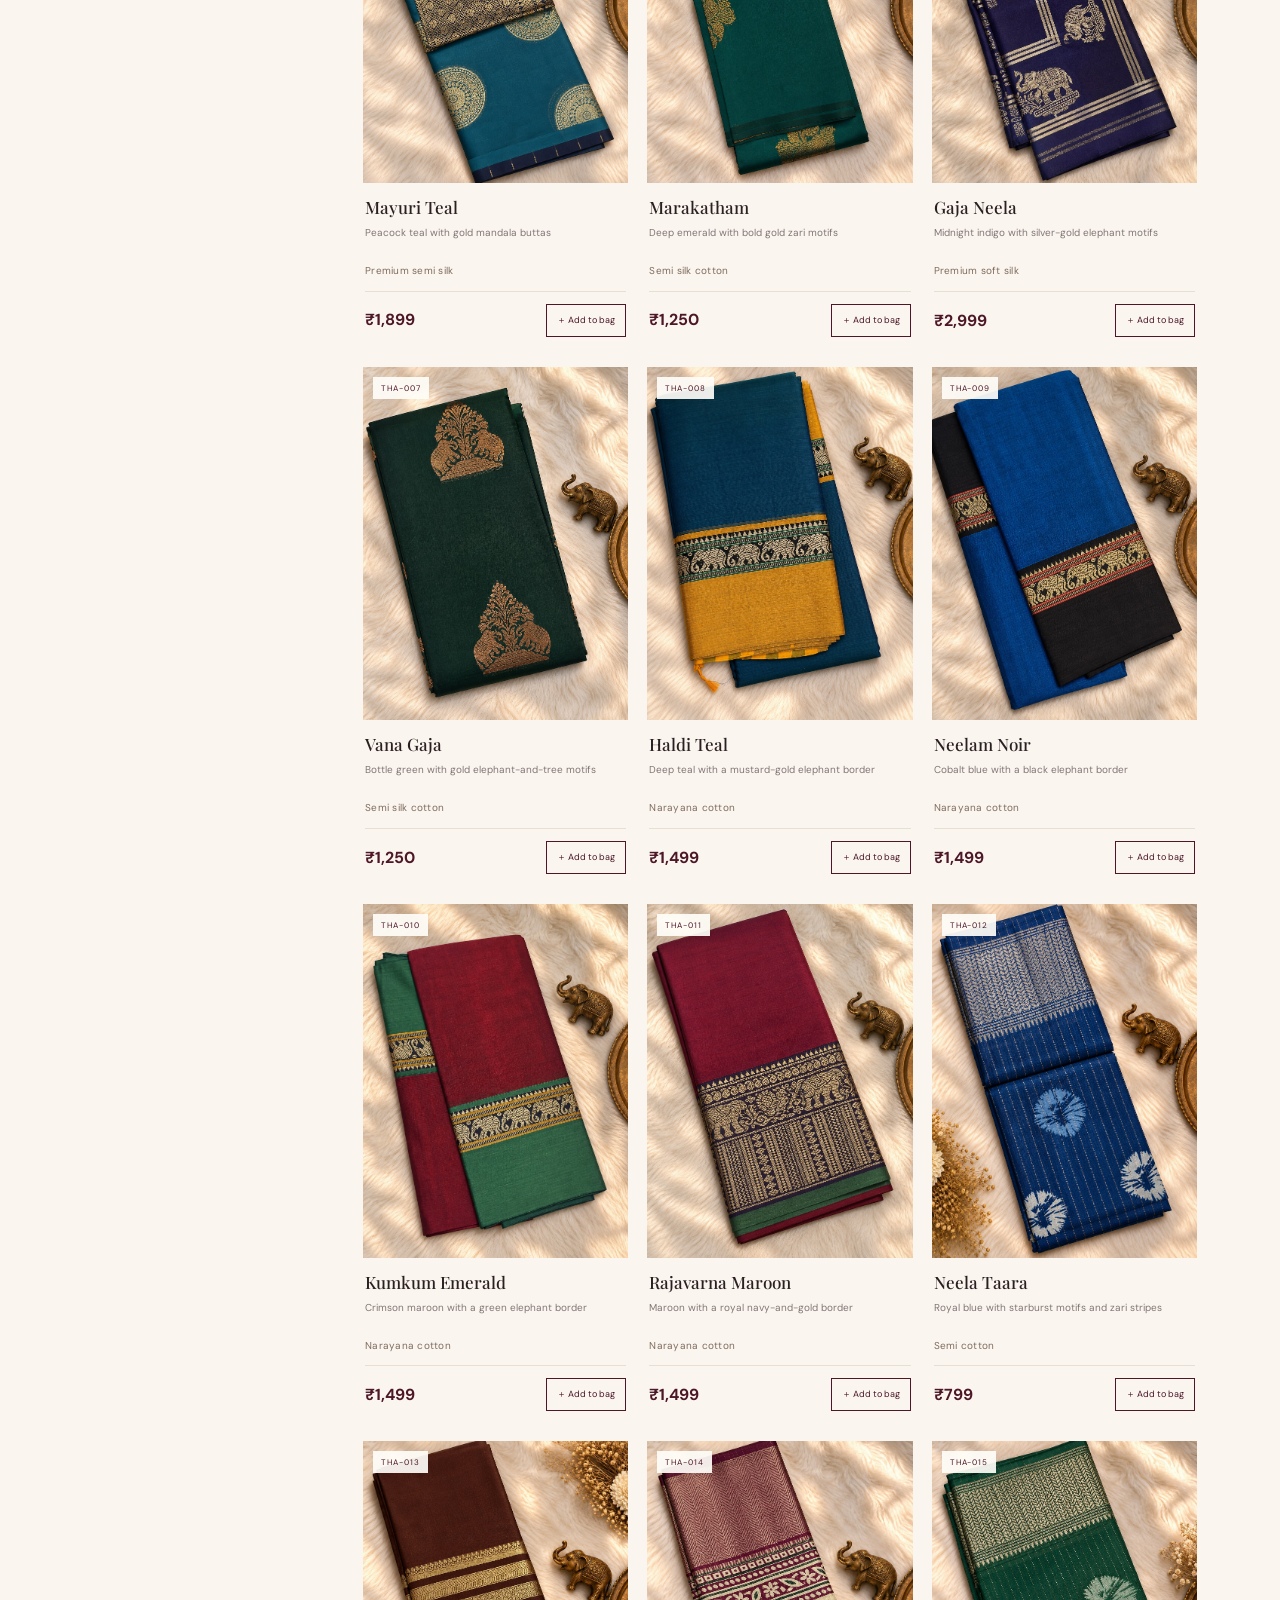
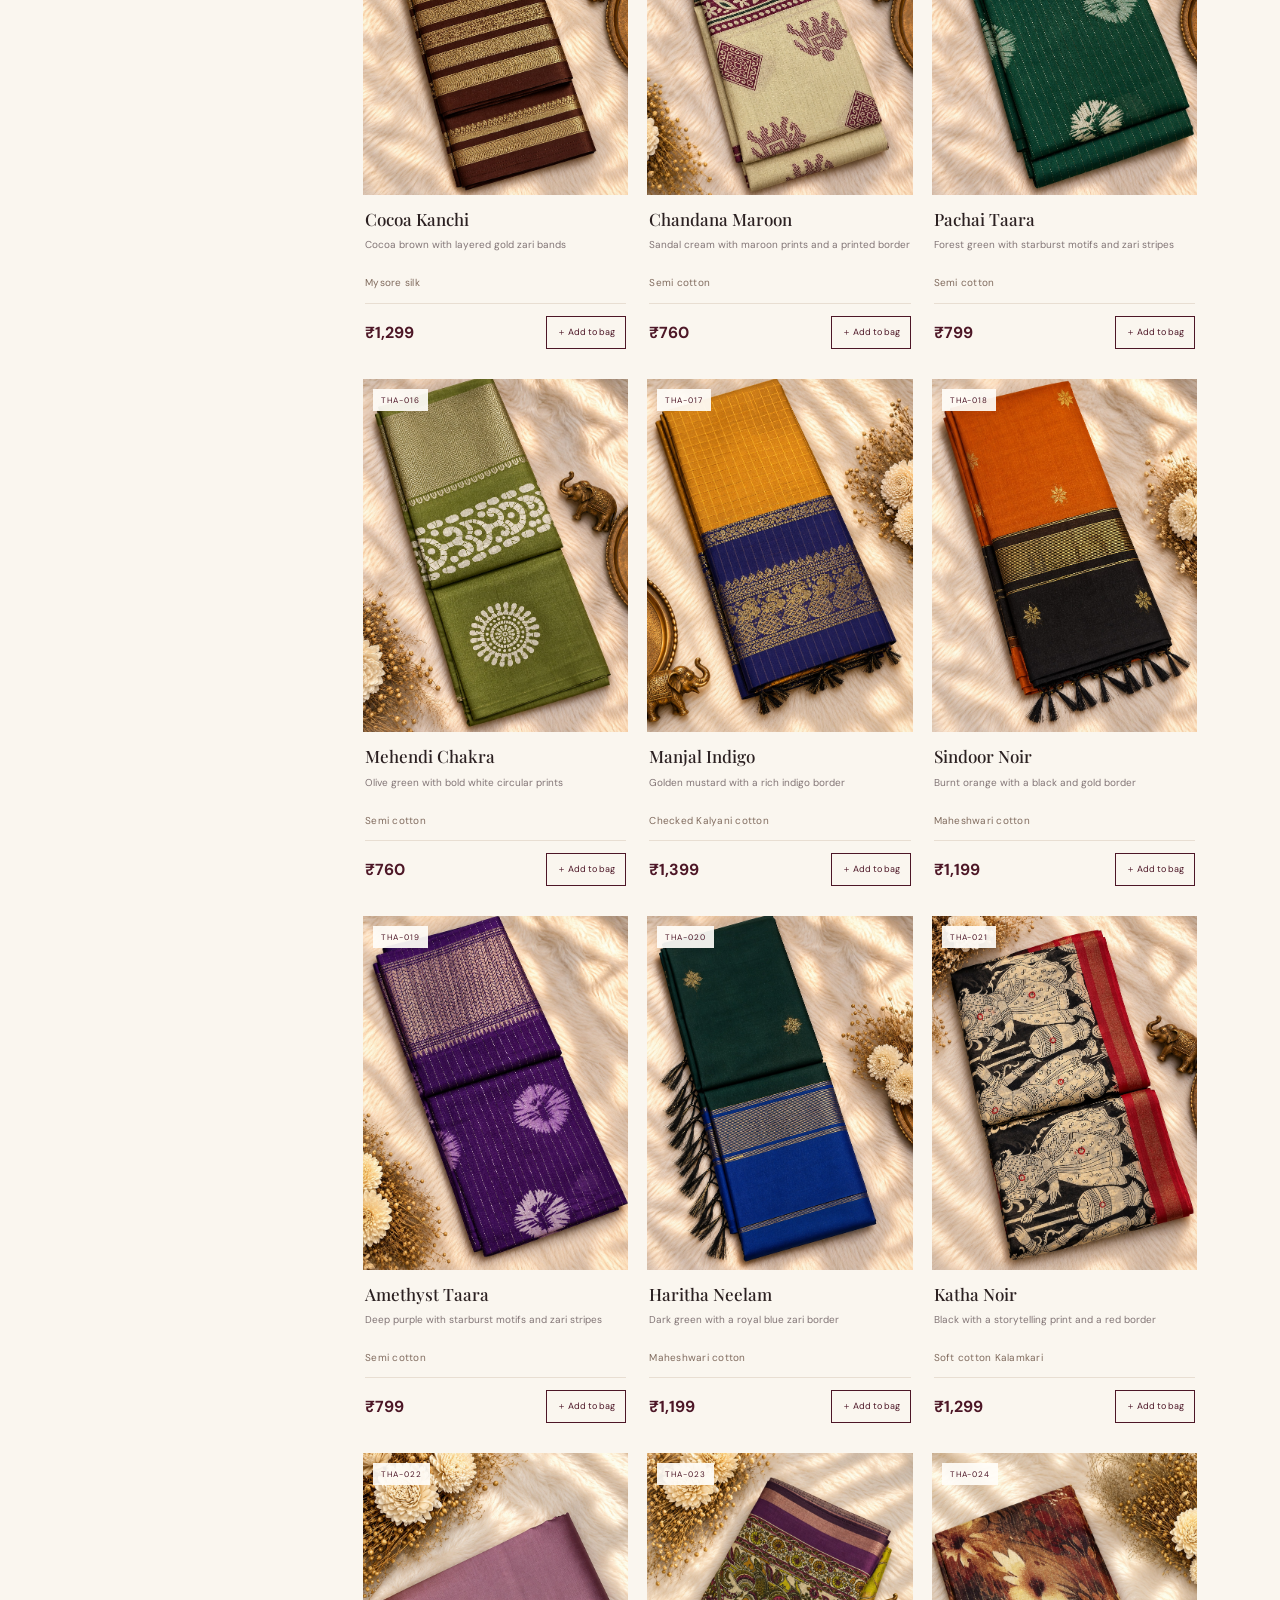
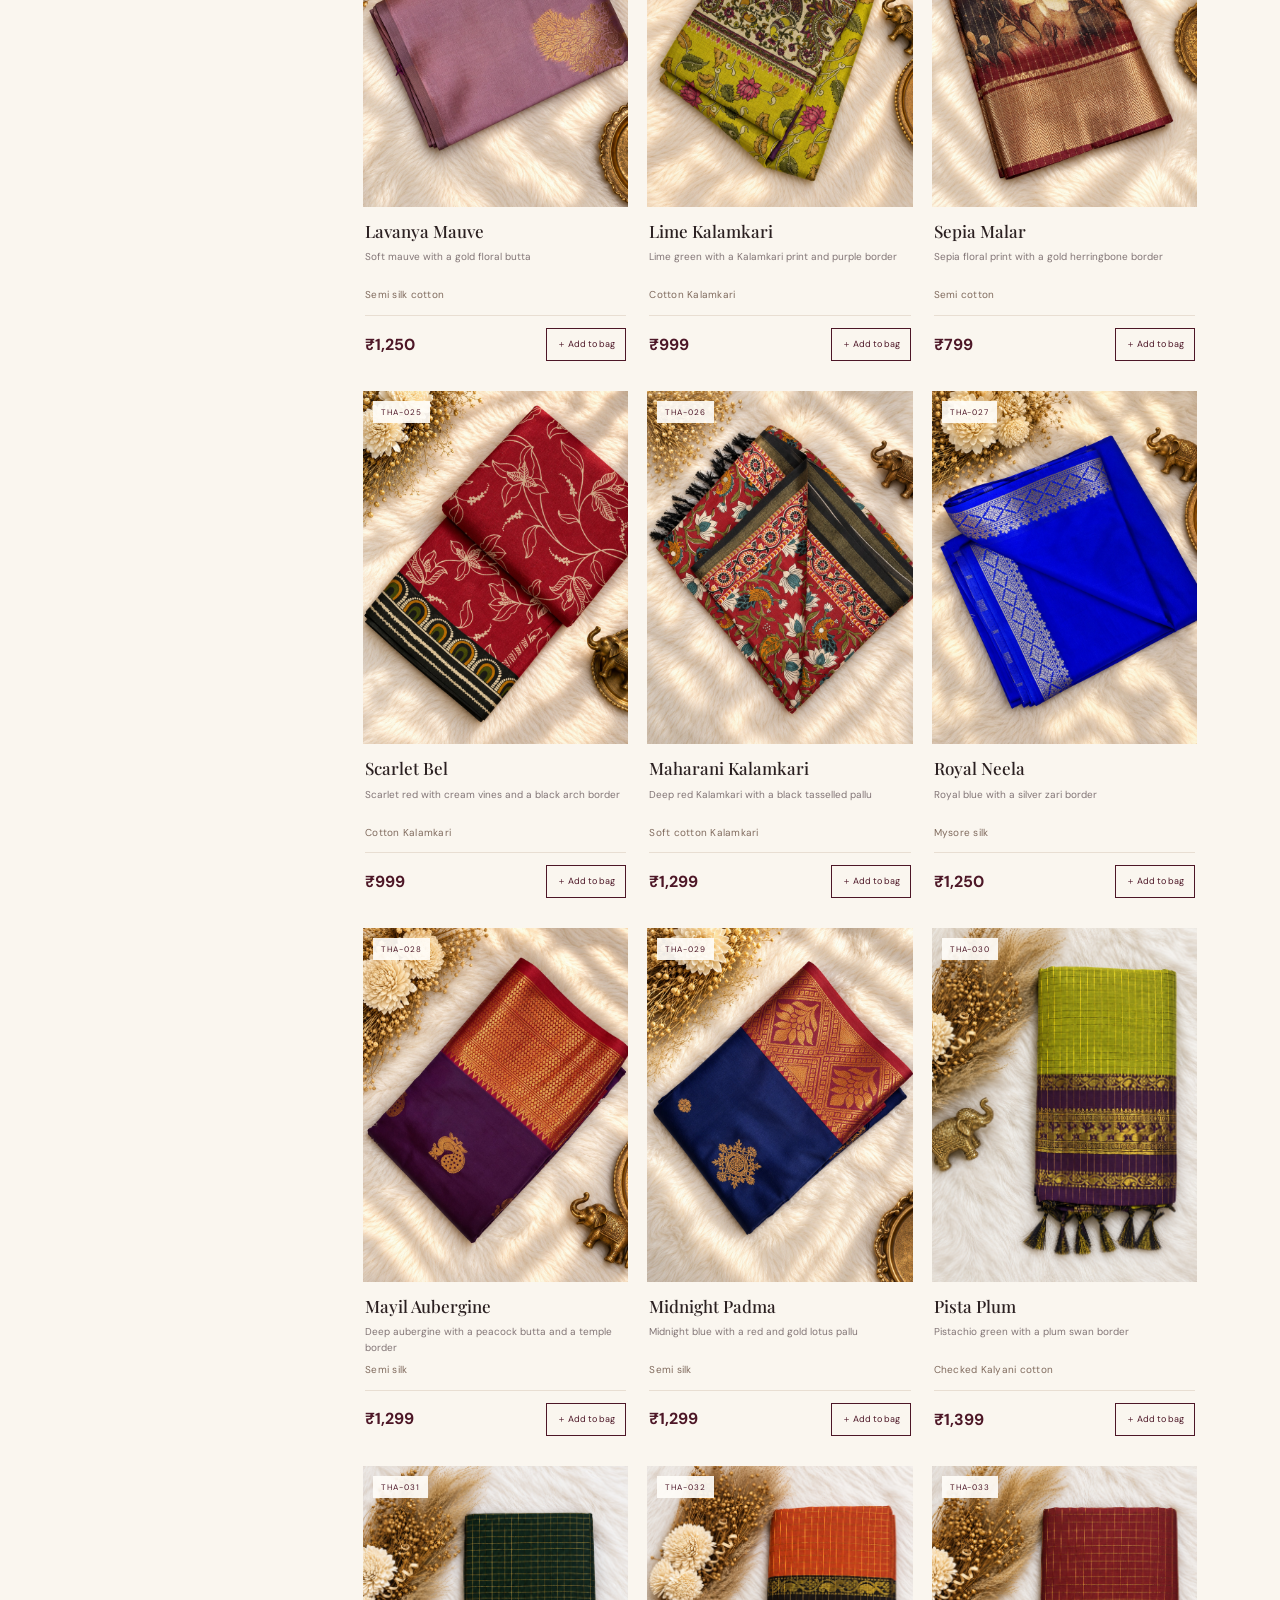
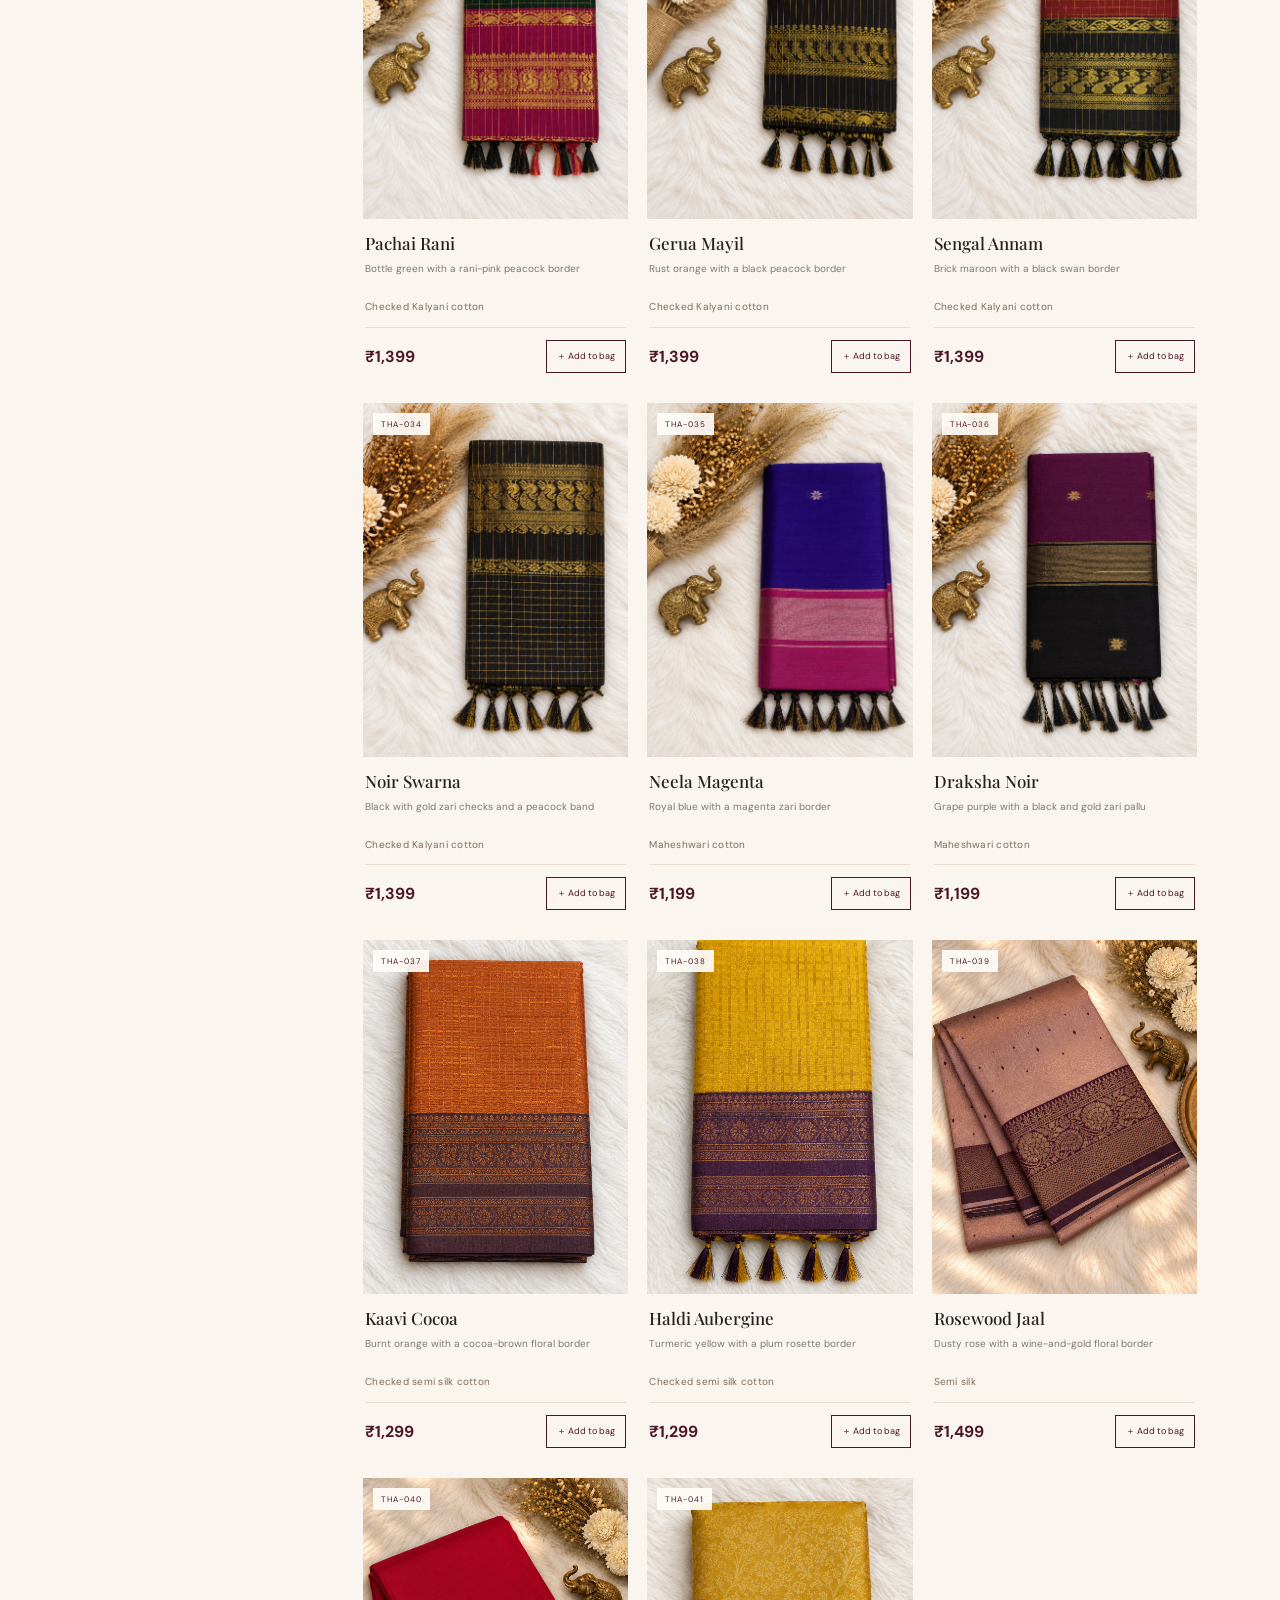
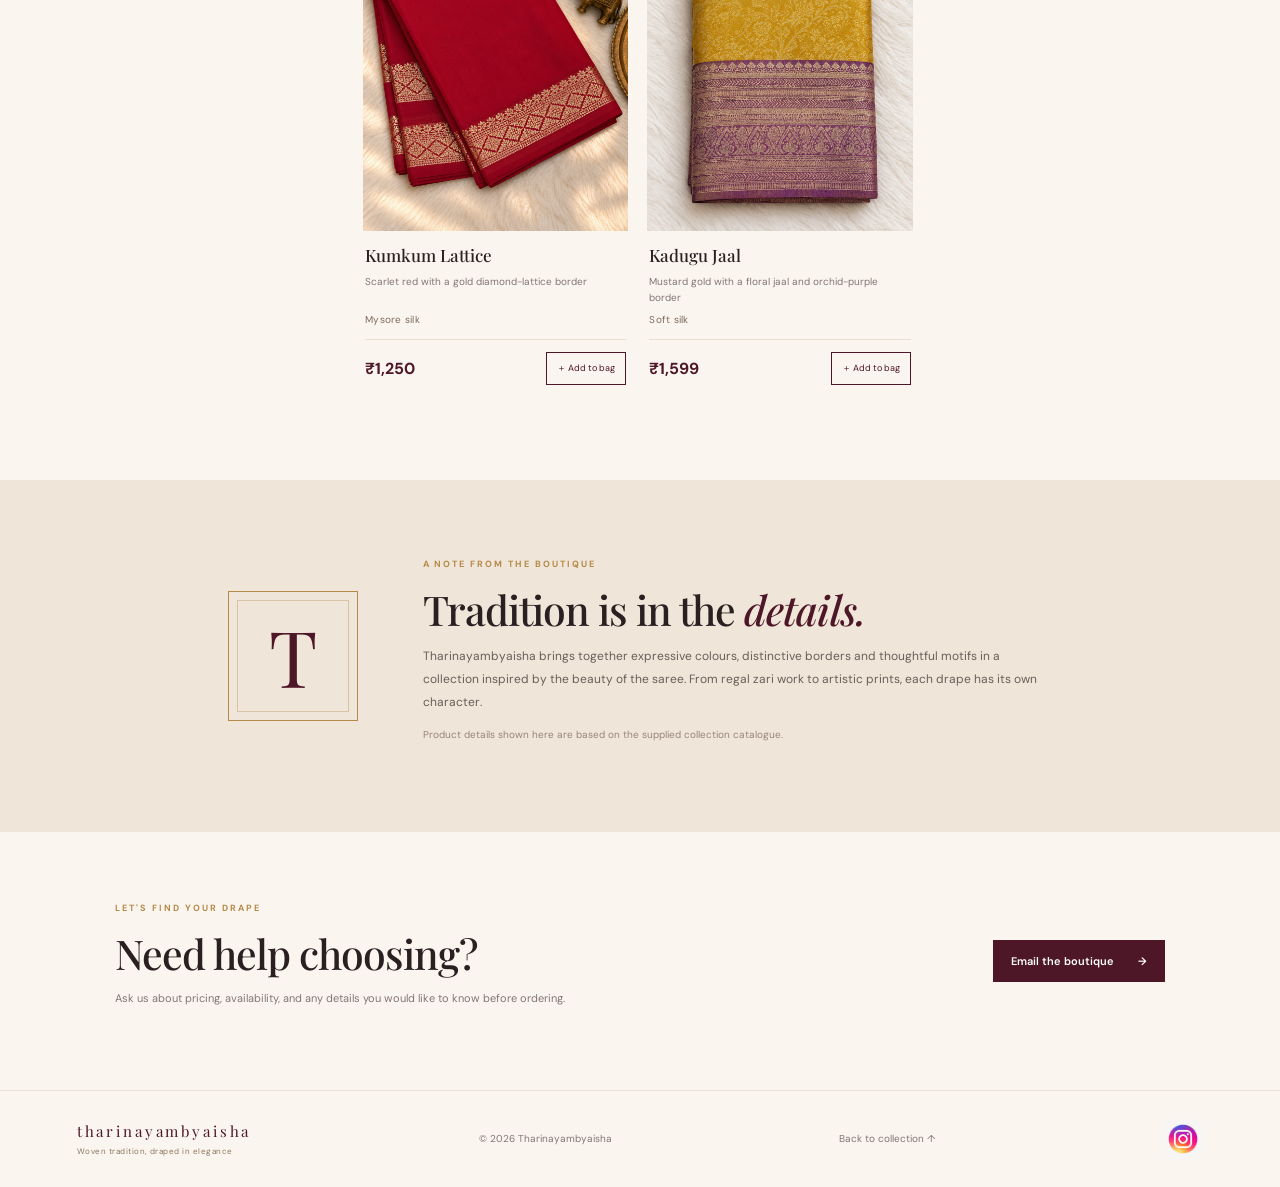
==== commit ed5d4b9c: "Add files via upload" ====
--- a/index.html
+++ b/index.html
@@ -1,15 +1,15 @@
 <!doctype html>
-<html lang="en"><head><meta charset="utf-8"><meta name="viewport" content="width=device-width,initial-scale=1"><meta name="description" content="Explore the Tharinayambyaisha saree collection."><title>Tharinayambyaisha | Saree Boutique</title><link rel="preconnect" href="https://fonts.googleapis.com"><link href="https://fonts.googleapis.com/css2?family=DM+Sans:wght@400;500;600;700&family=Playfair+Display:wght@500;600;700&display=swap" rel="stylesheet"><link rel="stylesheet" href="styles.css"></head>
+<html lang="en"><head><meta charset="utf-8"><meta name="viewport" content="width=device-width,initial-scale=1"><meta name="description" content="Explore the Tharinayambyaisha saree collection."><title>Tharinayambyaisha | Saree Boutique</title><link rel="preconnect" href="https://fonts.googleapis.com"><link href="https://fonts.googleapis.com/css2?family=DM+Sans:wght@400;500;600;700&family=Playfair+Display:wght@500;600;700&display=swap" rel="stylesheet"><link rel="stylesheet" href="styles.css?v=2026-10-22"><link rel="stylesheet" href="pricing.css?v=2026-10-22"></head>
 <body><div class="announcement">TIMELESS WEAVES · THOUGHTFULLY CURATED</div>
 <header class="site-header"><button class="menu-toggle" id="menuToggle" aria-label="Toggle filters">☰</button><a class="brand" href="#home"><span class="brand-name">tharinayambyaisha</span><span class="brand-tag">Woven tradition, draped in elegance</span></a><nav class="top-nav"><a href="#home">Home</a><a href="#shop">All Sarees</a><a href="#about">Our Story</a><a href="#contact">Contact</a></nav><div style="display:flex;align-items:center;gap:12px"><a class="button button-dark" href="admin.html" style="padding:10px 14px;font-size:12px">Admin login</a><button class="cart-button" id="openCart" aria-label="Open shopping bag">Bag <span id="cartCount">0</span> <span aria-hidden="true">↗</span></button></div></header>
 <main><section class="hero" id="home"><div class="hero-copy"><p class="eyebrow">THE NEW COLLECTION · 41 SIGNATURE DRAPES</p><h1>Every drape tells<br><em>a beautiful story.</em></h1><p class="hero-text">Discover a considered collection of rich colours, intricate borders and timeless motifs, chosen for moments worth remembering.</p><a class="button button-light" href="#shop">Explore the collection <span>→</span></a><div class="hero-note">TRADITION, WITH A MODERN POINT OF VIEW</div></div><div class="hero-art"><img src="assets/images/tha-001.jpeg" alt="Swarna Kanchi cream and gold saree with maroon zari border"><div class="hero-caption"><span>01 / SIGNATURE DRAPE</span><strong>Swarna Kanchi</strong></div></div></section>
 <section class="shop-section" id="shop"><div class="section-heading"><div><p class="eyebrow">THE BOUTIQUE EDIT</p><h2>Find your <em>forever saree.</em></h2></div><p class="section-side">An elegant drape for every celebration,<br>gathering and unforgettable day.</p></div>
-<div class="shop-layout"><aside class="filters" id="filters"><div class="filter-head"><h3>Refine your search</h3><button id="clearFilters" class="text-button">Clear all</button></div><label class="field-label" for="searchInput">Search the collection</label><input id="searchInput" class="control" placeholder="Name, code or motif…"><label class="field-label" for="colorFilter">Colour family</label><select id="colorFilter" class="control"><option value="">All colours</option></select><label class="field-label" for="occasionFilter">Occasion</label><select id="occasionFilter" class="control"><option value="">All occasions</option></select><label class="field-label" for="sortSelect">Sort collection</label><select id="sortSelect" class="control"><option value="featured">Curated order</option><option value="az">Name: A to Z</option><option value="za">Name: Z to A</option></select><div class="filter-note"><span class="tiny-flower">✳</span><p>Prices and fabric composition were not listed in the catalogue. Contact the boutique to confirm availability and pricing.</p></div></aside>
+<div class="shop-layout"><aside class="filters" id="filters"><div class="filter-head"><h3>Refine your search</h3><button id="clearFilters" class="text-button">Clear all</button></div><label class="field-label" for="searchInput">Search the collection</label><input id="searchInput" class="control" placeholder="Name, code or motif…"><label class="field-label" for="colorFilter">Colour family</label><select id="colorFilter" class="control"><option value="">All colours</option></select><label class="field-label" for="occasionFilter">Occasion</label><select id="occasionFilter" class="control"><option value="">All occasions</option></select><label class="field-label" for="sortSelect">Sort collection</label><select id="sortSelect" class="control"><option value="featured">Curated order</option><option value="az">Name: A to Z</option><option value="za">Name: Z to A</option></select><div class="filter-note"><span class="tiny-flower">✳</span><p>Prices are shown in Indian Rupees. Type and material are listed where provided.</p></div></aside>
 <div class="catalogue"><div class="catalogue-toolbar"><p><strong id="resultCount">41</strong> sarees in the collection</p><button id="mobileFilter" class="mobile-filter">Filters +</button></div><div id="productGrid" class="product-grid"></div><div id="emptyState" class="empty-state" hidden><span>✳</span><h3>No sarees found</h3><p>Try another keyword or clear your filters.</p><button class="button button-dark" id="emptyClear">Clear filters</button></div></div></div></section>
 <section class="story-section" id="about"><div class="story-mark">T</div><div><p class="eyebrow">A NOTE FROM THE BOUTIQUE</p><h2>Tradition is in the <em>details.</em></h2><p>Tharinayambyaisha brings together expressive colours, distinctive borders and thoughtful motifs in a collection inspired by the beauty of the saree. From regal zari work to artistic prints, each drape has its own character.</p><p class="small-note">Product details shown here are based on the supplied collection catalogue.</p></div></section>
 <section class="contact-section" id="contact"><div><p class="eyebrow">LET'S FIND YOUR DRAPE</p><h2>Need help choosing?</h2><p>Ask us about pricing, availability, and any details you would like to know before ordering.</p></div><a class="button button-dark" href="mailto:">Email the boutique <span>→</span></a></section></main>
 <footer><a class="brand footer-brand" href="#home"><span class="brand-name">tharinayambyaisha</span><span class="brand-tag">Woven tradition, draped in elegance</span></a><span>© <span id="year"></span> Tharinayambyaisha</span><a href="#shop">Back to collection ↑</a><a href="https://www.instagram.com/tharinayambyaisha?xtok=MTRpMnN6Nmdrb3p2eQ==" target="_blank" rel="noreferrer" aria-label="Instagram" style="display:inline-flex;align-items:center;justify-content:center;width:40px;height:40px;border-radius:12px;overflow:hidden"><img src="assets/images/instagram.jpg" alt="Instagram" style="width:100%;height:100%;display:block"></a></footer>
-<div class="overlay" id="overlay"></div><aside class="cart-drawer" id="cartDrawer" aria-label="Shopping bag" aria-hidden="true"><div class="drawer-head"><div><p class="eyebrow">YOUR SELECTION</p><h2>Shopping bag</h2></div><button class="close-button" id="closeCart" aria-label="Close bag">×</button></div><div id="cartItems" class="cart-items"></div><div class="cart-bottom"><div class="cart-total"><span>Price total</span><strong id="cartTotal">To be confirmed</strong></div><p class="cart-disclaimer">Prices are not included in the source catalogue. We'll ask you to confirm prices before an order is finalised.</p><button id="checkoutButton" class="button button-dark full-button">Continue to enquiry <span>→</span></button></div></aside>
+<div class="overlay" id="overlay"></div><aside class="cart-drawer" id="cartDrawer" aria-label="Shopping bag" aria-hidden="true"><div class="drawer-head"><div><p class="eyebrow">YOUR SELECTION</p><h2>Shopping bag</h2></div><button class="close-button" id="closeCart" aria-label="Close bag">×</button></div><div id="cartItems" class="cart-items"></div><div class="cart-bottom"><div class="cart-total"><span>Subtotal</span><strong id="cartSubtotal">₹0</strong></div><div class="cart-total"><span>Grand total</span><strong id="cartTotal">₹0</strong></div><p class="cart-disclaimer">Totals use the listed saree prices and quantities. Delivery charges, if any, are confirmed separately.</p><button id="checkoutButton" class="button button-dark full-button">Continue to enquiry <span>→</span></button></div></aside>
 <div class="modal-wrap" id="productModal" role="dialog" aria-modal="true" aria-label="Saree details"><div class="modal-card"><button class="close-button modal-close" data-close-modal aria-label="Close details">×</button><div id="productModalContent"></div></div></div>
 <div class="modal-wrap" id="checkoutModal" role="dialog" aria-modal="true" aria-label="Order enquiry"><div class="modal-card checkout-card"><button class="close-button modal-close" data-close-checkout aria-label="Close enquiry">×</button><p class="eyebrow">ONE LAST DETAIL</p><h2>Send an order enquiry</h2><p class="checkout-intro">Share your contact and delivery details. This demo creates an enquiry summary only; it does not charge you or submit a real order.</p><form id="checkoutForm"><div class="form-grid"><label>Full name *<input name="name" required autocomplete="name"></label><label>Mobile number *<input name="phone" required inputmode="tel" pattern="[0-9 +()-]{8,16}" autocomplete="tel"></label><label>Email address<input name="email" type="email" autocomplete="email"></label><label>City *<input name="city" required autocomplete="address-level2"></label><label class="wide">Delivery address *<textarea name="address" required rows="3" autocomplete="street-address"></textarea></label><label>State<input name="state" autocomplete="address-level1"></label><label>PIN code<input name="pin" inputmode="numeric" pattern="[0-9]{6}" autocomplete="postal-code"></label></div><div id="checkoutSummary" class="checkout-summary"></div><button class="button button-dark full-button" type="submit">Create enquiry summary <span>→</span></button></form><div id="confirmation" class="confirmation" hidden></div></div></div>
-<script src="products.js?v=2026-10-22"></script><script src="script.js?v=2026-10-22"></script></body></html>+<script src="products.js?v=2026-10-22-price-tags"></script><script src="script.js?v=2026-10-22-price-tags"></script></body></html>
--- a/pricing.css
+++ b/pricing.css
@@ -0,0 +1,127 @@
+.product-fabric {
+  margin: 7px 0 0;
+  color: #806b5e;
+  font-size: 10px;
+  line-height: 1.45;
+  letter-spacing: 0.025em;
+}
+
+.product-bottom {
+  align-items: center;
+}
+
+.price-tag {
+  display: flex;
+  align-items: baseline;
+  flex-wrap: wrap;
+  gap: 5px 8px;
+  min-width: 0;
+  color: var(--wine);
+}
+
+.price-tag strong {
+  font-size: 16px;
+  font-weight: 700;
+  line-height: 1.2;
+  white-space: nowrap;
+}
+
+.price-tag .original-price {
+  color: var(--muted);
+  font-size: 10px;
+  text-decoration: line-through;
+  white-space: nowrap;
+}
+
+.discount-badge,
+.sold-badge {
+  display: inline-flex;
+  align-items: center;
+  justify-content: center;
+  background: #f0e3c8;
+  color: #68491d;
+  font-size: 9px;
+  font-weight: 700;
+  letter-spacing: 0.04em;
+  padding: 4px 7px;
+  white-space: nowrap;
+}
+
+.sold-badge {
+  position: absolute;
+  top: 10px;
+  right: 10px;
+  background: var(--wine);
+  color: #fffaf1;
+  text-transform: uppercase;
+}
+
+.price-unavailable {
+  color: var(--muted);
+  font-size: 10px;
+}
+
+.product-bottom .add-button:disabled,
+.detail-actions button:disabled {
+  border-color: var(--line);
+  background: #eee7df;
+  color: #817676;
+  cursor: not-allowed;
+}
+
+.cart-row {
+  grid-template-columns: 64px minmax(0, 1fr) auto;
+}
+
+.cart-line-total {
+  align-self: start;
+  color: var(--wine);
+  font-size: 12px;
+  font-weight: 700;
+  white-space: nowrap;
+}
+
+.cart-total + .cart-total {
+  margin-top: 8px;
+}
+
+.cart-disclaimer {
+  line-height: 1.6;
+}
+
+.catalog-meta .catalog-price {
+  color: var(--wine);
+  font-size: 12px;
+  letter-spacing: 0;
+  text-transform: none;
+}
+
+@media (max-width: 600px) {
+  .product-bottom {
+    display: flex;
+    align-items: stretch;
+    flex-direction: column;
+    gap: 9px;
+  }
+
+  .product-bottom .price-tag {
+    min-height: 22px;
+  }
+
+  .product-bottom .price-tag strong {
+    font-size: 15px;
+  }
+
+  .product-bottom .add-button {
+    width: 100%;
+  }
+
+  .cart-row {
+    grid-template-columns: 56px minmax(0, 1fr);
+    row-gap: 8px;
+  }
+
+  .cart-line-total {
+    grid-column: 2;
+  }
+}
